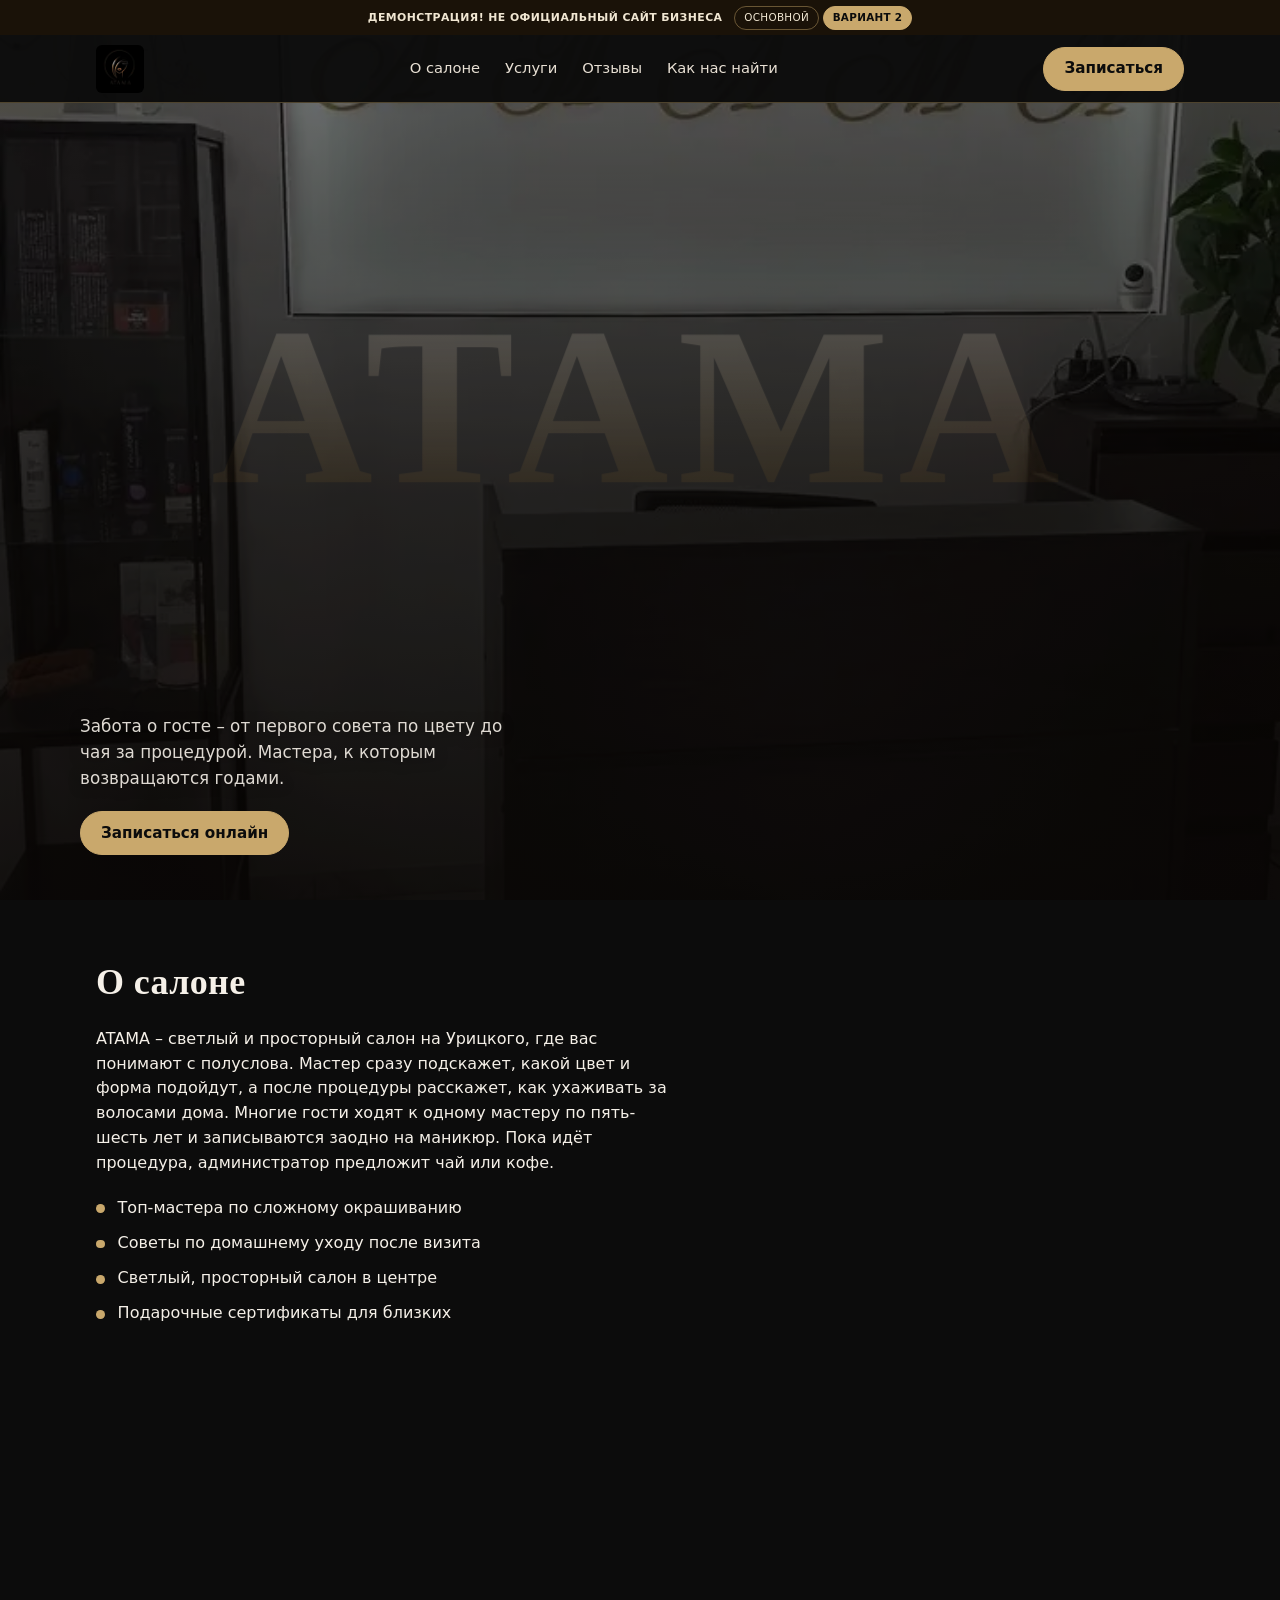
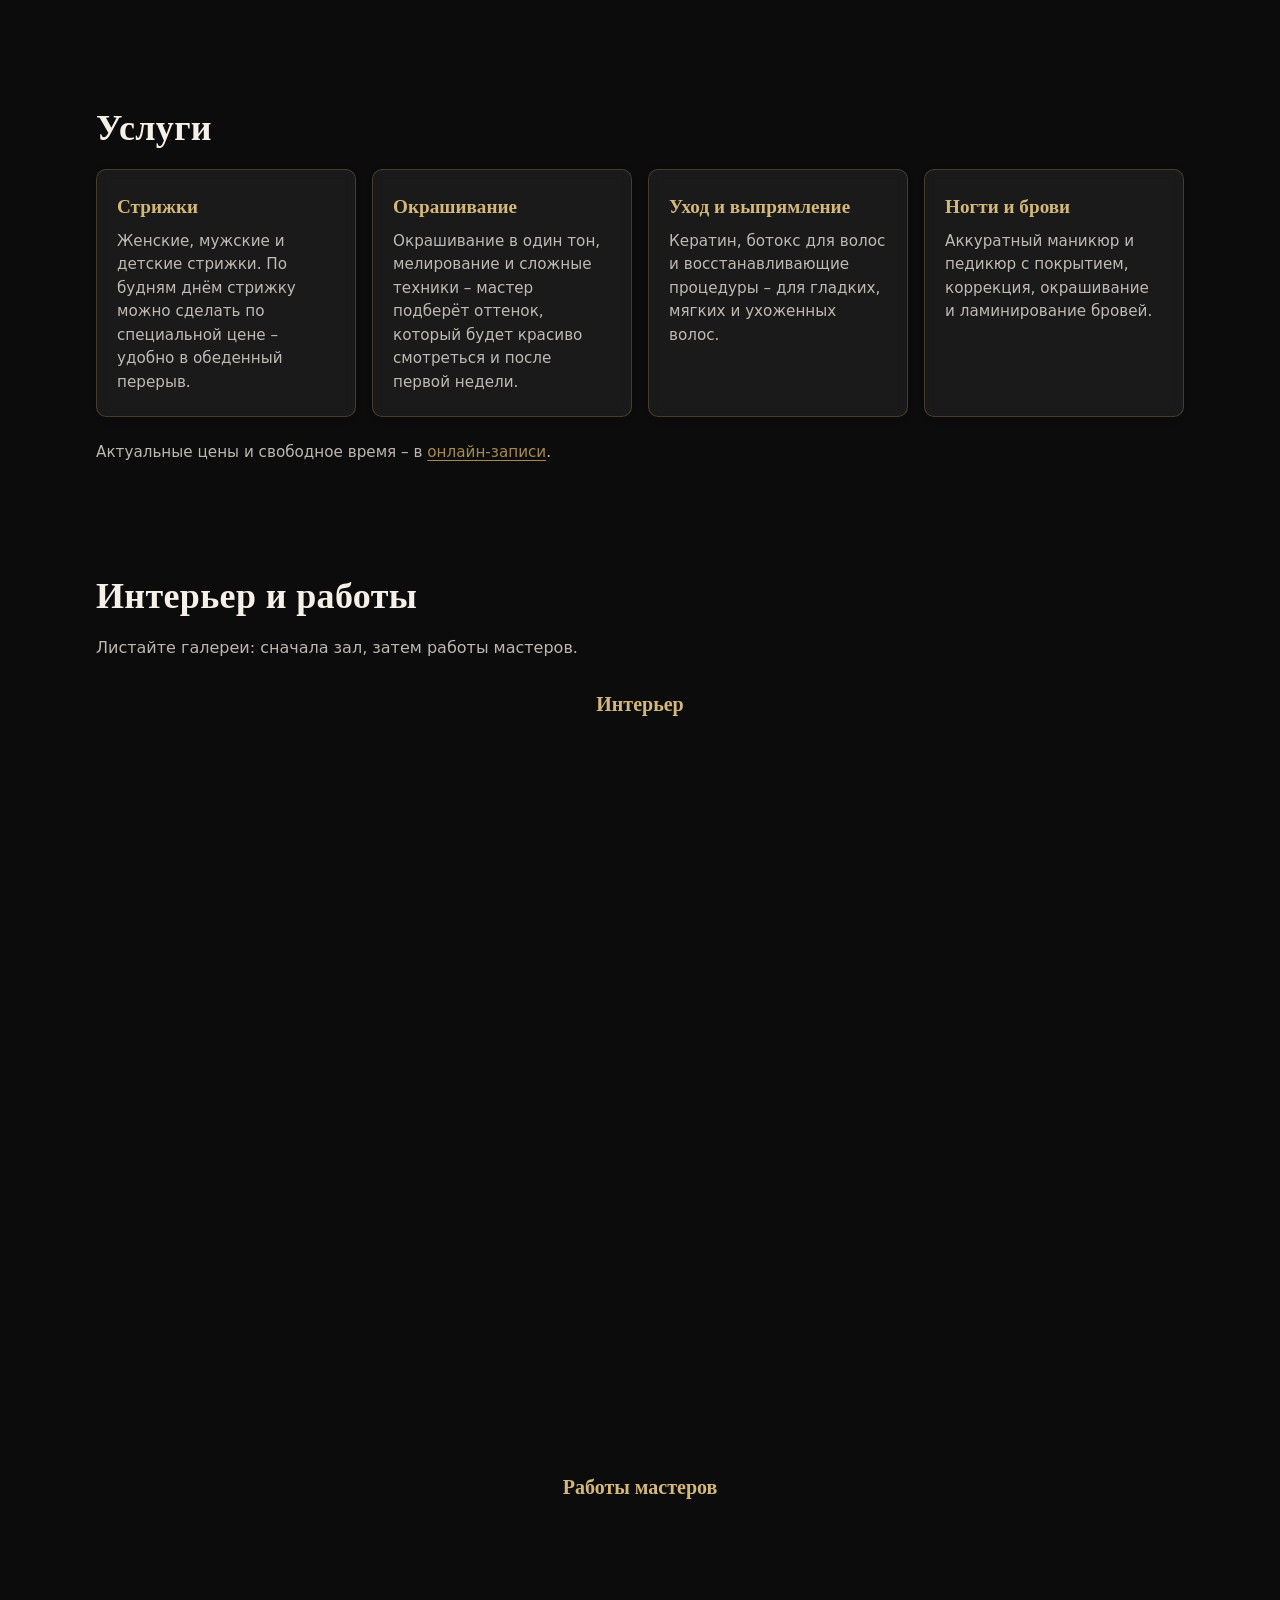
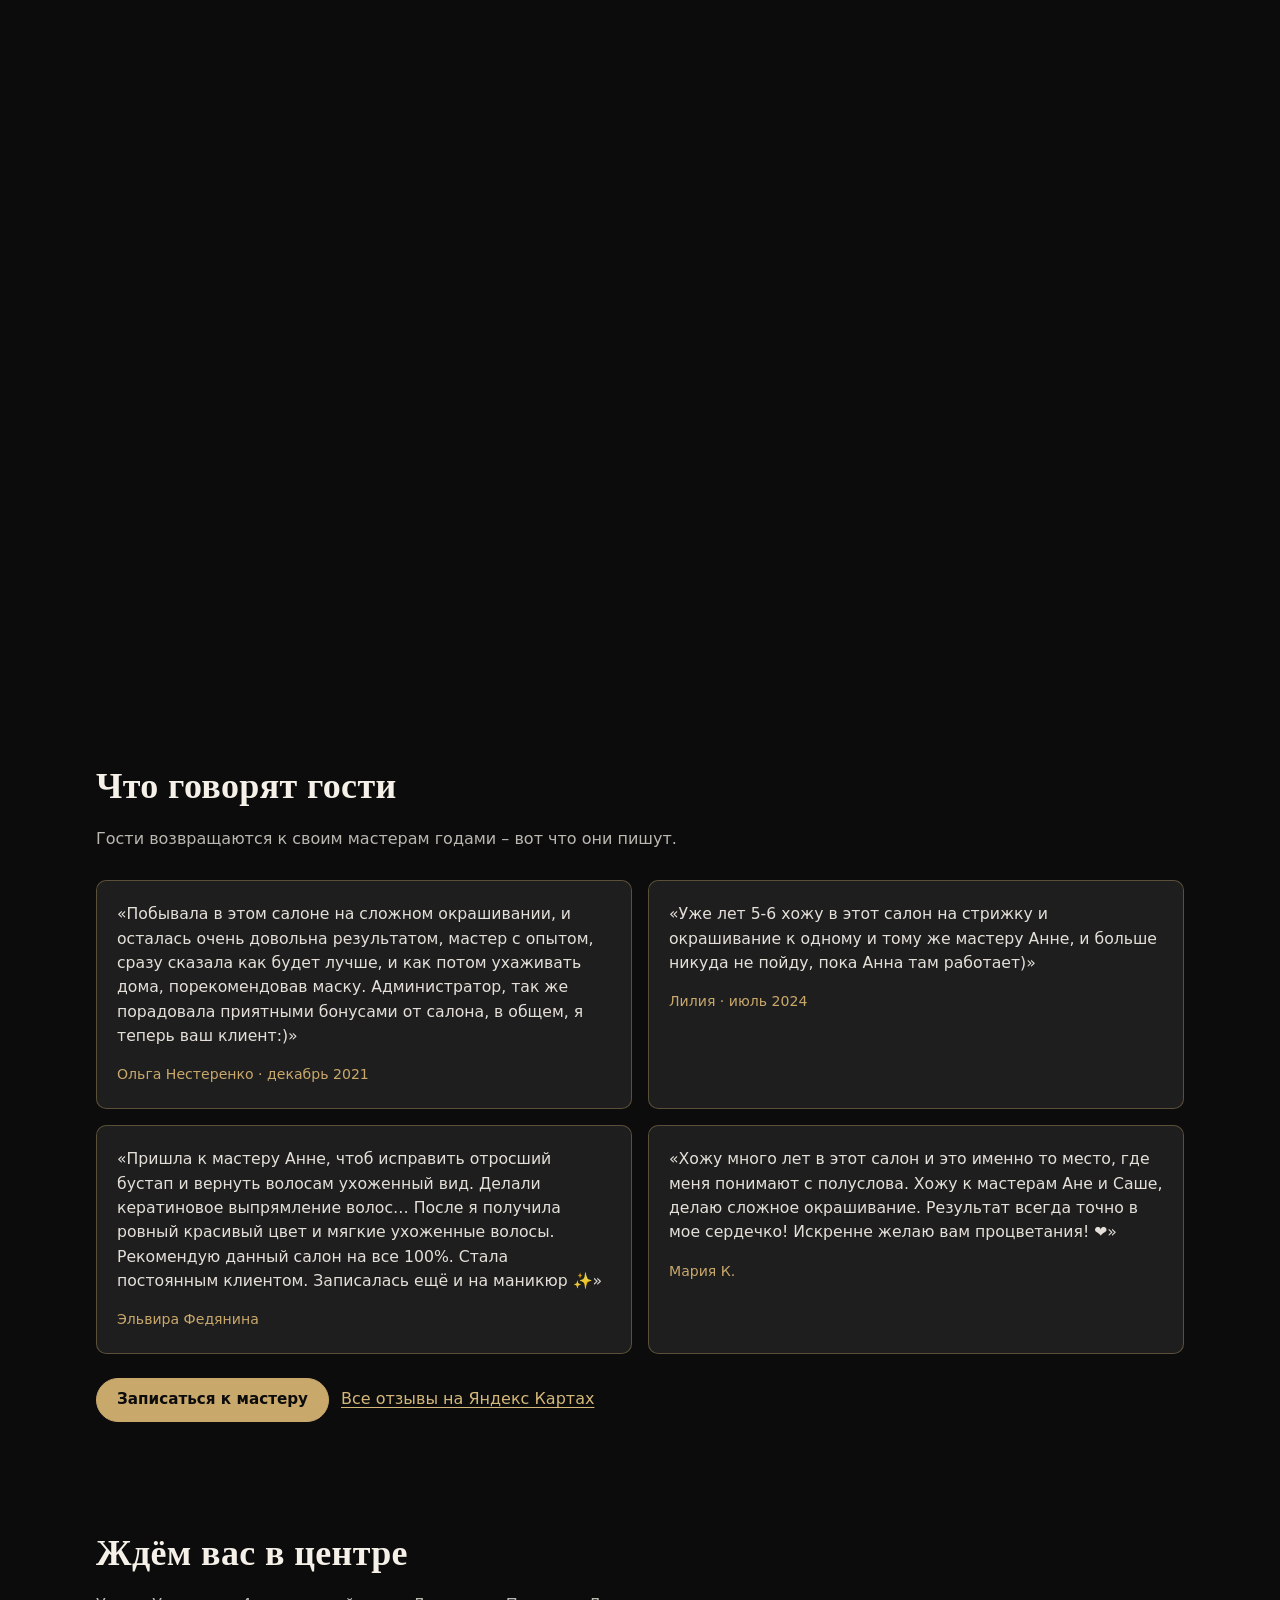
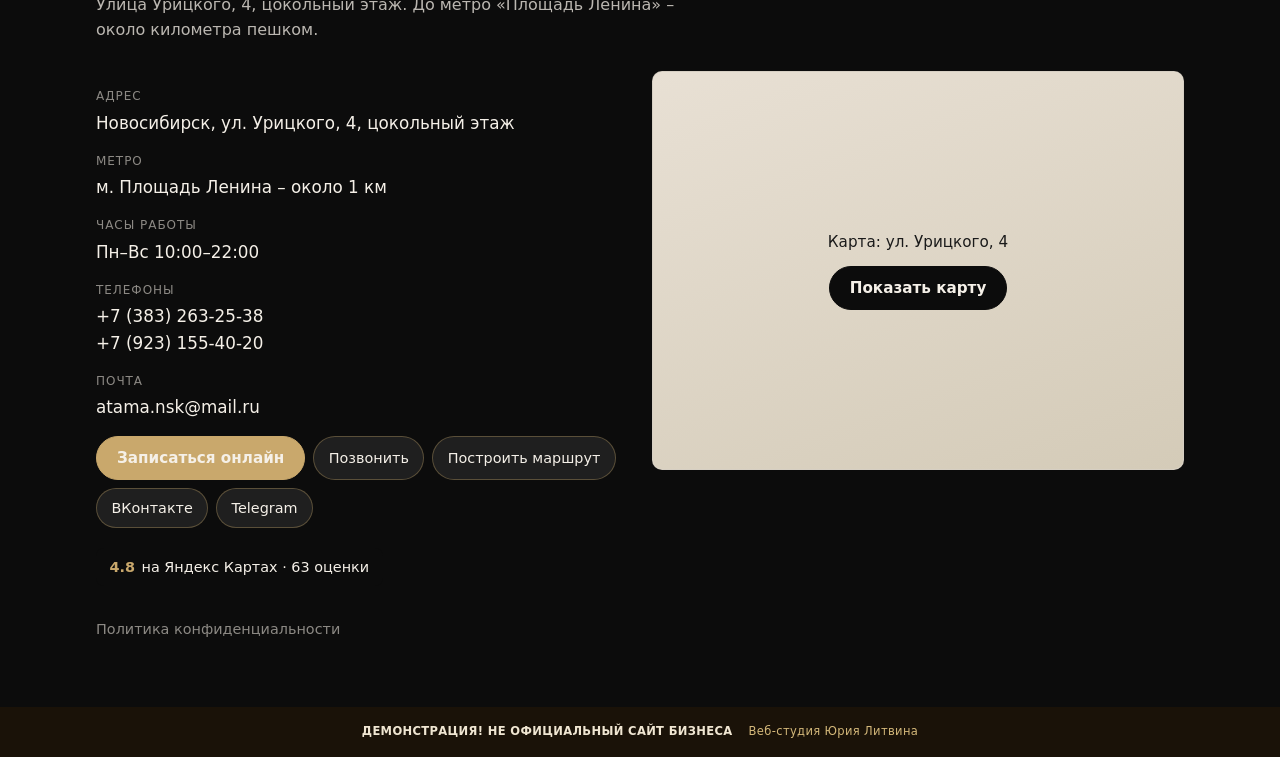
==== v2/index.html @ e3bf7dda "Demo site" ====
<!DOCTYPE html>
<html lang="ru">
<head>
<meta charset="utf-8">
<meta name="viewport" content="width=device-width, initial-scale=1.0">
<meta name="robots" content="noindex, nofollow">
<title>Салон красоты ATAMA · Новосибирск · вариант 2</title>
<meta name="description" content="Салон красоты ATAMA в центре Новосибирска: сложное окрашивание, стрижки, уход, маникюр и брови. Ул. Урицкого, 4. Онлайн-запись.">
<meta name="theme-color" content="#0c0c0c">
<link rel="icon" sizes="any" href="../logos/favicon.ico">
<link rel="icon" type="image/png" sizes="32x32" href="../logos/favicon-32x32.png">
<link rel="apple-touch-icon" sizes="180x180" href="../logos/apple-touch-icon.png">
<link rel="stylesheet" href="../css/fonts.css">
<link rel="stylesheet" href="../css/styles.css">
<link rel="stylesheet" href="css/styles.css">
</head>
<body class="v2">
<div class="v2-page-bg" aria-hidden="true"></div>
<div class="demo-strip" role="note">
  <p class="demo-strip__text">ДЕМОНСТРАЦИЯ! НЕ ОФИЦИАЛЬНЫЙ САЙТ БИЗНЕСА</p>
  <nav class="demo-strip__switch" aria-label="Варианты демо">
    <a href="../">Основной</a>
    <a href="./" aria-current="page">Вариант 2</a>
  </nav>
</div>

<header class="site-header">
  <div class="header-inner">
    <a class="logo-link" href="./" aria-label="ATAMA – на главную">
      <img src="../logos/logo.webp" width="48" height="48" alt="ATAMA">
    </a>
    <nav class="nav-desktop" aria-label="Разделы">
      <a href="#about">О салоне</a>
      <a href="#services">Услуги</a>
      <a href="#reviews">Отзывы</a>
      <a href="#contacts">Как нас найти</a>
    </nav>
    <a class="btn btn--accent header-cta" href="https://dikidi.net/1478588" target="_blank" rel="noopener noreferrer">Записаться</a>
    <button type="button" class="menu-toggle" aria-expanded="false" aria-controls="mobile-menu" aria-label="Открыть меню">
      <span class="menu-toggle__bars" aria-hidden="true"></span>
    </button>
  </div>
</header>
<div class="header-spacer" aria-hidden="true"></div>

<div class="mobile-menu" id="mobile-menu">
  <nav aria-label="Мобильное меню">
    <a href="#about">О салоне</a>
    <a href="#services">Услуги</a>
    <a href="#reviews">Отзывы</a>
    <a href="#contacts">Как нас найти</a>
  </nav>
  <div class="mobile-menu__foot">
    <p>ул. Урицкого, 4, цокольный этаж</p>
    <p><a href="tel:+73832632538">+7 (383) 263-25-38</a></p>
  </div>
</div>

<main>
  <section class="v2-hero" aria-labelledby="hero-title">
    <div class="v2-hero__curtain" aria-hidden="true"></div>
    <p class="v2-hero__word" aria-hidden="true">ATAMA</p>
    <div class="v2-hero__inner wrap">
      <h1 id="hero-title" class="sr-only">Салон красоты ATAMA в центре Новосибирска</h1>
      <p class="v2-hero__line">Забота о госте – от первого совета по цвету до чая за процедурой. Мастера, к которым возвращаются годами.</p>
      <a class="btn btn--accent" href="https://dikidi.net/1478588" target="_blank" rel="noopener noreferrer">Записаться онлайн</a>
    </div>
  </section>

  <section class="section" id="about" aria-labelledby="about-title">
    <div class="wrap about-grid">
      <div>
        <h2 class="section__title" id="about-title">О салоне</h2>
        <p>ATAMA – светлый и просторный салон на Урицкого, где вас понимают с полуслова. Мастер сразу подскажет, какой цвет и форма подойдут, а после процедуры расскажет, как ухаживать за волосами дома. Многие гости ходят к одному мастеру по пять-шесть лет и записываются заодно на маникюр. Пока идёт процедура, администратор предложит чай или кофе.</p>
        <ul class="about-points">
          <li>Топ-мастера по сложному окрашиванию</li>
          <li>Советы по домашнему уходу после визита</li>
          <li>Светлый, просторный салон в центре</li>
          <li>Подарочные сертификаты для близких</li>
        </ul>
      </div>
      <div>
        <figure class="v2-reveal" style="margin:0;overflow:hidden;aspect-ratio:3/4;background:#161616">
          <img src="../images/interior-03.webp" width="721" height="1280" alt="Ресепшен ATAMA с золотой вывеской" loading="lazy">
        </figure>
      </div>
    </div>
  </section>

  <section class="section" id="services" aria-labelledby="services-title">
    <div class="wrap">
      <h2 class="section__title" id="services-title">Услуги</h2>
      <div class="services-grid">
        <article class="service-card">
          <h3>Стрижки</h3>
          <p>Женские, мужские и детские стрижки. По будням днём стрижку можно сделать по специальной цене – удобно в обеденный перерыв.</p>
        </article>
        <article class="service-card">
          <h3>Окрашивание</h3>
          <p>Окрашивание в один тон, мелирование и сложные техники – мастер подберёт оттенок, который будет красиво смотреться и после первой недели.</p>
        </article>
        <article class="service-card">
          <h3>Уход и выпрямление</h3>
          <p>Кератин, ботокс для волос и восстанавливающие процедуры – для гладких, мягких и ухоженных волос.</p>
        </article>
        <article class="service-card">
          <h3>Ногти и брови</h3>
          <p>Аккуратный маникюр и педикюр с покрытием, коррекция, окрашивание и ламинирование бровей.</p>
        </article>
      </div>
      <p class="services-note">Актуальные цены и свободное время – в <a href="https://dikidi.net/1478588" target="_blank" rel="noopener noreferrer">онлайн-записи</a>.</p>
    </div>
  </section>

  <section class="section" id="gallery" aria-labelledby="gallery-title">
    <div class="wrap">
      <h2 class="section__title" id="gallery-title">Интерьер и работы</h2>
      <p class="section__lead">Листайте галереи: сначала зал, затем работы мастеров.</p>

      <div class="carousel-block">
        <h3>Интерьер</h3>
        <div class="carousel v2-reveal" tabindex="0" aria-roledescription="карусель" aria-label="Интерьер салона">
          <div class="carousel__viewport">
            <div class="carousel__track">
          <figure class="carousel__slide"><img src="../images/interior-01.webp" alt="Интерьер салона ATAMA" loading="lazy"></figure>
          <figure class="carousel__slide"><img src="../images/interior-02.webp" alt="Интерьер салона ATAMA" loading="lazy"></figure>
          <figure class="carousel__slide"><img src="../images/interior-03.webp" alt="Интерьер салона ATAMA" loading="lazy"></figure>
          <figure class="carousel__slide"><img src="../images/interior-04.webp" alt="Интерьер салона ATAMA" loading="lazy"></figure>
          <figure class="carousel__slide"><img src="../images/interior-05.webp" alt="Интерьер салона ATAMA" loading="lazy"></figure>
          <figure class="carousel__slide"><img src="../images/interior-06.webp" alt="Интерьер салона ATAMA" loading="lazy"></figure>
            </div>
          </div>
          <div class="carousel__nav">
            <button type="button" class="carousel__btn carousel__btn--prev" aria-label="Предыдущий">‹</button>
            <div class="carousel__dots"></div>
            <button type="button" class="carousel__btn carousel__btn--next" aria-label="Следующий">›</button>
          </div>
        </div>
      </div>

      <div class="carousel-block">
        <h3>Работы мастеров</h3>
        <div class="carousel v2-reveal" tabindex="0" aria-roledescription="карусель" aria-label="Работы мастеров">
          <div class="carousel__viewport">
            <div class="carousel__track">
          <figure class="carousel__slide"><img src="../images/work-01.webp" alt="Работа мастера ATAMA" loading="lazy"></figure>
          <figure class="carousel__slide"><img src="../images/work-02.webp" alt="Работа мастера ATAMA" loading="lazy"></figure>
          <figure class="carousel__slide"><img src="../images/work-03.webp" alt="Работа мастера ATAMA" loading="lazy"></figure>
          <figure class="carousel__slide"><img src="../images/work-04.webp" alt="Работа мастера ATAMA" loading="lazy"></figure>
          <figure class="carousel__slide"><img src="../images/work-05.webp" alt="Работа мастера ATAMA" loading="lazy"></figure>
          <figure class="carousel__slide"><img src="../images/work-06.webp" alt="Работа мастера ATAMA" loading="lazy"></figure>
          <figure class="carousel__slide"><img src="../images/work-07.webp" alt="Работа мастера ATAMA" loading="lazy"></figure>
          <figure class="carousel__slide"><img src="../images/work-08.webp" alt="Работа мастера ATAMA" loading="lazy"></figure>
          <figure class="carousel__slide"><img src="../images/work-09.webp" alt="Работа мастера ATAMA" loading="lazy"></figure>
          <figure class="carousel__slide"><img src="../images/work-10.webp" alt="Работа мастера ATAMA" loading="lazy"></figure>
          <figure class="carousel__slide"><img src="../images/work-11.webp" alt="Работа мастера ATAMA" loading="lazy"></figure>
          <figure class="carousel__slide"><img src="../images/work-12.webp" alt="Работа мастера ATAMA" loading="lazy"></figure>
          <figure class="carousel__slide"><img src="../images/work-13.webp" alt="Работа мастера ATAMA" loading="lazy"></figure>
          <figure class="carousel__slide"><img src="../images/work-14.webp" alt="Работа мастера ATAMA" loading="lazy"></figure>
            </div>
          </div>
          <div class="carousel__nav">
            <button type="button" class="carousel__btn carousel__btn--prev" aria-label="Предыдущий">‹</button>
            <div class="carousel__dots"></div>
            <button type="button" class="carousel__btn carousel__btn--next" aria-label="Следующий">›</button>
          </div>
        </div>
      </div>
    </div>
  </section>

  <section class="section" id="reviews" aria-labelledby="reviews-title">
    <div class="wrap">
      <h2 class="section__title" id="reviews-title">Что говорят гости</h2>
      <p class="section__lead">Гости возвращаются к своим мастерам годами – вот что они пишут.</p>
      <div class="reviews-grid">
        <article class="review-card">
          <blockquote>«Побывала в этом салоне на сложном окрашивании, и осталась очень довольна результатом, мастер с опытом, сразу сказала как будет лучше, и как потом ухаживать дома, порекомендовав маску. Администратор, так же порадовала приятными бонусами от салона, в общем, я теперь ваш клиент:)»</blockquote>
          <footer>Ольга Нестеренко · декабрь 2021</footer>
        </article>
        <article class="review-card">
          <blockquote>«Уже лет 5-6 хожу в этот салон на стрижку и окрашивание к одному и тому же мастеру Анне, и больше никуда не пойду, пока Анна там работает)»</blockquote>
          <footer>Лилия · июль 2024</footer>
        </article>
        <article class="review-card">
          <blockquote>«Пришла к мастеру Анне, чтоб исправить отросший бустап и вернуть волосам ухоженный вид. Делали кератиновое выпрямление волос… После я получила ровный красивый цвет и мягкие ухоженные волосы. Рекомендую данный салон на все 100%. Стала постоянным клиентом. Записалась ещё и на маникюр ✨»</blockquote>
          <footer>Эльвира Федянина</footer>
        </article>
        <article class="review-card">
          <blockquote>«Хожу много лет в этот салон и это именно то место, где меня понимают с полуслова. Хожу к мастерам Ане и Саше, делаю сложное окрашивание. Результат всегда точно в мое сердечко! Искренне желаю вам процветания! ❤️»</blockquote>
          <footer>Мария К.</footer>
        </article>
      </div>
      <div class="reviews-more">
        <a class="btn btn--accent" href="https://dikidi.net/1478588" target="_blank" rel="noopener noreferrer">Записаться к мастеру</a>
        <a class="yandex-link" href="https://yandex.com/maps/org/atama/29453700725/reviews/" target="_blank" rel="noopener noreferrer">Все отзывы на Яндекс Картах</a>
      </div>
    </div>
  </section>

  <section class="section" id="contacts" aria-labelledby="contacts-title">
    <div class="wrap">
      <h2 class="section__title" id="contacts-title">Ждём вас в центре</h2>
      <p class="section__lead">Улица Урицкого, 4, цокольный этаж. До метро «Площадь Ленина» – около километра пешком.</p>
      <div class="contacts-grid">
        <div class="contacts-info">
          <dl>
            <dt>Адрес</dt>
            <dd>Новосибирск, ул. Урицкого, 4, цокольный этаж</dd>
            <dt>Метро</dt>
            <dd>м. Площадь Ленина – около 1 км</dd>
            <dt>Часы работы</dt>
            <dd>Пн–Вс 10:00–22:00</dd>
            <dt>Телефоны</dt>
            <dd><a href="tel:+73832632538">+7 (383) 263-25-38</a></dd>
            <dd><a href="tel:+79231554020">+7 (923) 155-40-20</a></dd>
            <dt>Почта</dt>
            <dd><a href="mailto:atama.nsk@mail.ru">atama.nsk@mail.ru</a></dd>
          </dl>
          <div class="contacts-channels">
            <a class="btn btn--accent" href="https://dikidi.net/1478588" target="_blank" rel="noopener noreferrer">Записаться онлайн</a>
            <a class="chip" href="tel:+73832632538">Позвонить</a>
            <a class="chip" href="https://yandex.ru/maps/?text=%D0%9D%D0%BE%D0%B2%D0%BE%D1%81%D0%B8%D0%B1%D0%B8%D1%80%D1%81%D0%BA%2C%20%D1%83%D0%BB.%20%D0%A3%D1%80%D0%B8%D1%86%D0%BA%D0%BE%D0%B3%D0%BE%2C%204" target="_blank" rel="noopener noreferrer">Построить маршрут</a>
            <a class="chip" href="https://vk.com/atama_nsk" target="_blank" rel="noopener noreferrer">ВКонтакте</a>
            <a class="chip" href="https://t.me/atamabeauty" target="_blank" rel="noopener noreferrer">Telegram</a>
          </div>
          <a class="rating-badge" href="https://yandex.com/maps/org/atama/29453700725/reviews/" target="_blank" rel="noopener noreferrer">
            <strong>4.8</strong> на Яндекс Картах · 63 оценки
          </a>
          <p class="privacy-link-row"><a href="../privacy/">Политика конфиденциальности</a></p>
        </div>
        <div class="map-col">
          <div class="map-frame">
            <div class="map-placeholder">
              <p>Карта: ул. Урицкого, 4</p>
              <button type="button" class="btn btn--dark" data-map-load
                data-map-src="https://yandex.ru/map-widget/v1/?text=%D0%9D%D0%BE%D0%B2%D0%BE%D1%81%D0%B8%D0%B1%D0%B8%D1%80%D1%81%D0%BA%2C%20%D1%83%D0%BB%D0%B8%D1%86%D0%B0%20%D0%A3%D1%80%D0%B8%D1%86%D0%BA%D0%BE%D0%B3%D0%BE%2C%204&z=16">
                Показать карту
              </button>
            </div>
          </div>
        </div>
      </div>
    </div>
  </section>
</main>

<footer class="site-footer">
  <div class="site-footer__inner">
    <p class="site-footer__demo">ДЕМОНСТРАЦИЯ! НЕ ОФИЦИАЛЬНЫЙ САЙТ БИЗНЕСА</p>
    <a href="https://litviniuv.ru/webstudio/" target="_blank" rel="noopener noreferrer">Веб-студия Юрия Литвина</a>
  </div>
</footer>
<script src="js/main.js" defer></script>
</body>
</html>
---- css/fonts.css ----
/* System stack – no webfont files required for this demo */
:root {
  --font-display: "Playfair Display", "Times New Roman", Times, Georgia, serif;
  --font-body: "Segoe UI", system-ui, -apple-system, Roboto, "Helvetica Neue", Arial, sans-serif;
}
---- css/styles.css ----
/* ATAMA · beauty demo · Fork B black / gold / cream */
:root {
  --black: #0c0c0c;
  --black-soft: #161616;
  --black-elev: #1e1e1e;
  --gold: #c9a86c;
  --gold-bright: #d4b87a;
  --gold-dim: #a88850;
  --cream: #f5f0e8;
  --cream-dim: #e8e0d4;
  --marble: #ece6dc;
  --text: #1a1a1a;
  --text-muted: #5a554c;
  --white: #faf8f5;
  --line: rgba(201, 168, 108, 0.35);
  --demo-h: 36px;
  --header-h: 64px;
  --radius: 10px;
  --shadow: 0 8px 28px rgba(0, 0, 0, 0.18);
  --max: 1120px;
  --font-display: "Times New Roman", Times, Georgia, serif;
  --font-body: "Segoe UI", system-ui, -apple-system, Roboto, "Helvetica Neue", Arial, sans-serif;
}

*,
*::before,
*::after { box-sizing: border-box; }

html {
  scroll-behavior: smooth;
  -webkit-text-size-adjust: 100%;
}

body {
  margin: 0;
  font-family: var(--font-body);
  font-size: 1rem;
  line-height: 1.55;
  color: var(--text);
  background: var(--cream);
  overflow-x: hidden;
}

img { max-width: 100%; height: auto; display: block; }
a { color: var(--gold-dim); text-decoration-thickness: 1px; text-underline-offset: 3px; }
a:hover { color: var(--gold); }
a:focus-visible,
button:focus-visible {
  outline: 2px solid var(--gold);
  outline-offset: 3px;
}

.sr-only {
  position: absolute; width: 1px; height: 1px; padding: 0; margin: -1px;
  overflow: hidden; clip: rect(0,0,0,0); white-space: nowrap; border: 0;
}

/* Demo strip */
.demo-strip {
  position: fixed;
  top: 0; left: 0; right: 0;
  z-index: 1000;
  min-height: var(--demo-h);
  max-height: 48px;
  display: flex;
  align-items: center;
  justify-content: center;
  gap: 0.75rem;
  flex-wrap: wrap;
  padding: 0.35rem 0.75rem;
  background: #1a1208;
  color: #f0e6d2;
  font-size: 0.68rem;
  letter-spacing: 0.04em;
  text-transform: uppercase;
  line-height: 1.2;
  text-align: center;
}

.demo-strip__text { margin: 0; font-weight: 600; }

.demo-strip__switch {
  display: inline-flex;
  gap: 0.25rem;
  align-items: center;
}

.demo-strip__switch a {
  color: #f0e6d2;
  text-decoration: none;
  padding: 0.2rem 0.55rem;
  border: 1px solid rgba(201, 168, 108, 0.45);
  border-radius: 999px;
  font-size: 0.65rem;
  letter-spacing: 0.03em;
  min-height: 24px;
  display: inline-flex;
  align-items: center;
}

.demo-strip__switch a[aria-current="page"] {
  background: var(--gold);
  color: var(--black);
  border-color: var(--gold);
  font-weight: 700;
}

.demo-strip__switch a:hover { border-color: var(--gold-bright); }

/* Header – fixed + spacer */
.site-header {
  position: fixed;
  top: var(--demo-h);
  left: 0; right: 0;
  z-index: 900;
  background: rgba(12, 12, 12, 0.96);
  color: var(--white);
  border-bottom: 1px solid var(--line);
  height: var(--header-h);
}

.header-spacer {
  height: calc(var(--demo-h) + var(--header-h));
}

.header-inner {
  max-width: var(--max);
  margin: 0 auto;
  padding: 0 1rem;
  height: 100%;
  display: flex;
  align-items: center;
  gap: 1rem;
}

.logo-link {
  display: flex;
  align-items: center;
  flex-shrink: 0;
  text-decoration: none;
}

.logo-link img {
  height: 44px;
  width: 44px;
  object-fit: contain;
  border-radius: 6px;
}

.nav-desktop {
  display: none;
  flex: 1;
  justify-content: center;
  gap: 1.25rem;
}

.nav-desktop a {
  color: var(--cream-dim);
  text-decoration: none;
  font-size: 0.92rem;
  padding: 0.35rem 0.15rem;
}

.nav-desktop a:hover { color: var(--gold); }

.btn {
  display: inline-flex;
  align-items: center;
  justify-content: center;
  min-height: 44px;
  padding: 0.55rem 1.25rem;
  border-radius: 999px;
  font-weight: 600;
  font-size: 0.95rem;
  text-decoration: none;
  border: 1px solid transparent;
  cursor: pointer;
  font-family: inherit;
  line-height: 1.2;
}

.btn--accent {
  background: var(--gold);
  color: var(--black);
  border-color: var(--gold);
}

.btn--accent:hover {
  background: var(--gold-bright);
  color: var(--black);
}

.btn--ghost {
  background: transparent;
  color: var(--cream);
  border-color: rgba(201, 168, 108, 0.55);
}

.btn--ghost:hover {
  border-color: var(--gold);
  color: var(--gold);
}

.btn--dark {
  background: var(--black);
  color: var(--cream);
  border-color: var(--black);
}

.btn--dark:hover {
  background: var(--black-soft);
  color: var(--gold);
}

.header-cta { flex-shrink: 0; }
.header-cta .btn { min-height: 40px; padding: 0.4rem 1rem; font-size: 0.88rem; }

.menu-toggle {
  display: inline-flex;
  align-items: center;
  justify-content: center;
  width: 44px; height: 44px;
  margin-left: auto;
  background: transparent;
  border: 1px solid rgba(201, 168, 108, 0.4);
  border-radius: 8px;
  color: var(--cream);
  cursor: pointer;
  padding: 0;
}

.menu-toggle__bars {
  display: block;
  width: 18px; height: 2px;
  background: currentColor;
  position: relative;
  box-shadow: 0 -6px 0 currentColor, 0 6px 0 currentColor;
}

.menu-toggle[aria-expanded="true"] .menu-toggle__bars {
  box-shadow: none;
  transform: rotate(45deg);
}
.menu-toggle[aria-expanded="true"] .menu-toggle__bars::after {
  content: "";
  position: absolute; inset: 0;
  background: currentColor;
  transform: rotate(-90deg);
}

/* Mobile menu */
.mobile-menu {
  display: none;
  position: fixed;
  top: calc(var(--demo-h) + var(--header-h));
  left: 0; right: 0; bottom: 0;
  z-index: 850;
  background: var(--black);
  color: var(--cream);
  flex-direction: column;
  padding: 1.25rem 1.25rem 1.5rem;
  overflow-y: auto;
}

.mobile-menu.is-open { display: flex; }

.mobile-menu nav {
  display: flex;
  flex-direction: column;
  gap: 0.25rem;
}

.mobile-menu nav a {
  color: var(--cream);
  text-decoration: none;
  min-height: 44px;
  display: flex;
  align-items: center;
  font-size: 1.1rem;
  border-bottom: 1px solid rgba(255,255,255,0.08);
  padding: 0.35rem 0;
}

.mobile-menu__foot {
  margin-top: auto;
  padding-top: 1.5rem;
  font-size: 0.9rem;
  color: var(--cream-dim);
  line-height: 1.45;
}

.mobile-menu__foot a { color: var(--gold); text-decoration: none; }

body.menu-open { overflow: hidden; }

/* Sections shared */
.wrap {
  max-width: var(--max);
  margin: 0 auto;
  padding: 0 1rem;
}

.section {
  padding: 3.25rem 0;
}

.section--dark {
  background: var(--black-soft);
  color: var(--cream);
}

.section--cream { background: var(--cream); }
.section--marble { background: var(--marble); }

.section__title {
  font-family: var(--font-display);
  font-size: clamp(1.65rem, 4vw, 2.25rem);
  font-weight: 600;
  margin: 0 0 0.75rem;
  letter-spacing: 0.01em;
  color: inherit;
}

.section__lead {
  margin: 0 0 1.75rem;
  max-width: 38rem;
  color: var(--text-muted);
}

.section--dark .section__lead { color: rgba(245, 240, 232, 0.72); }

/* Hero */
.hero {
  position: relative;
  min-height: calc(100vh - var(--demo-h) - var(--header-h));
  min-height: calc(100dvh - var(--demo-h) - var(--header-h));
  display: flex;
  align-items: flex-end;
  background: linear-gradient(160deg, #1a1510 0%, #0c0c0c 55%, #1c1812 100%);
  color: var(--cream);
  overflow: hidden;
}

.hero__bg {
  display: none;
  position: absolute;
  inset: 0;
  background-size: cover;
  background-position: center 30%;
  background-repeat: no-repeat;
}

.hero__bg::after {
  content: "";
  position: absolute;
  inset: 0;
  background: linear-gradient(90deg, rgba(8,8,8,0.88) 0%, rgba(8,8,8,0.55) 48%, rgba(8,8,8,0.35) 100%),
              linear-gradient(0deg, rgba(8,8,8,0.75) 0%, transparent 45%);
}

.hero__inner {
  position: relative;
  z-index: 1;
  width: 100%;
  padding: 3rem 0 3.5rem;
}

.hero__eyebrow {
  display: inline-block;
  font-size: 0.8rem;
  letter-spacing: 0.12em;
  text-transform: uppercase;
  color: var(--gold);
  margin-bottom: 0.75rem;
}

.hero h1 {
  font-family: var(--font-display);
  font-size: clamp(1.85rem, 5.5vw, 3rem);
  line-height: 1.15;
  margin: 0 0 1rem;
  font-weight: 600;
  max-width: 16ch;
}

.hero__lead {
  margin: 0 0 1.5rem;
  max-width: 34rem;
  font-size: 1.05rem;
  color: rgba(245, 240, 232, 0.88);
}

.hero__actions {
  display: flex;
  flex-wrap: wrap;
  gap: 0.75rem;
  margin-bottom: 1.25rem;
}

.hero__promo {
  display: inline-block;
  margin: 0;
  padding: 0.55rem 0.9rem;
  border-left: 3px solid var(--gold);
  background: rgba(201, 168, 108, 0.12);
  font-size: 0.92rem;
  color: var(--cream-dim);
  max-width: 28rem;
}

/* About */
.about-grid {
  display: grid;
  gap: 1.75rem;
}

.about-points {
  list-style: none;
  margin: 1.25rem 0 0;
  padding: 0;
  display: grid;
  gap: 0.65rem;
}

.about-points li {
  position: relative;
  padding-left: 1.35rem;
}

.about-points li::before {
  content: "";
  position: absolute;
  left: 0; top: 0.55em;
  width: 0.55rem; height: 0.55rem;
  border-radius: 50%;
  background: var(--gold);
}

/* Services */
.services-grid {
  display: grid;
  gap: 1rem;
  grid-template-columns: 1fr;
}

.service-card {
  background: var(--white);
  border: 1px solid rgba(0,0,0,0.06);
  border-radius: var(--radius);
  padding: 1.35rem 1.25rem;
  box-shadow: 0 2px 10px rgba(0,0,0,0.04);
}

.service-card h3 {
  margin: 0 0 0.5rem;
  font-family: var(--font-display);
  font-size: 1.2rem;
  color: var(--black);
}

.service-card p {
  margin: 0;
  color: var(--text-muted);
  font-size: 0.95rem;
}

.services-note {
  margin: 1.5rem 0 0;
  font-size: 0.95rem;
  color: var(--text-muted);
}

/* Galleries */
.gallery-grid {
  display: grid;
  grid-template-columns: repeat(2, 1fr);
  gap: 0.5rem;
}

.gallery-grid--works {
  grid-template-columns: repeat(2, 1fr);
}

.gallery-grid figure {
  margin: 0;
  border-radius: 8px;
  overflow: hidden;
  background: var(--black-elev);
  aspect-ratio: 3 / 4;
}

.gallery-grid img {
  width: 100%;
  height: 100%;
  object-fit: cover;
}

.gallery-grid--interiors figure { aspect-ratio: 3 / 4; }

/* Reviews */
.reviews-grid {
  display: grid;
  gap: 1rem;
}

.review-card {
  background: var(--black-elev);
  border: 1px solid var(--line);
  border-radius: var(--radius);
  padding: 1.35rem 1.25rem;
}

.review-card blockquote {
  margin: 0 0 1rem;
  font-size: 0.98rem;
  color: rgba(245, 240, 232, 0.92);
}

.review-card footer {
  font-size: 0.88rem;
  color: var(--gold);
}

.reviews-more {
  margin-top: 1.5rem;
  display: flex;
  flex-wrap: wrap;
  gap: 0.75rem;
  align-items: center;
}

.reviews-more a.yandex-link {
  color: var(--gold-bright);
}

/* Contacts */
.contacts-grid {
  display: grid;
  gap: 1.5rem;
}

.contacts-info dt {
  font-size: 0.75rem;
  letter-spacing: 0.08em;
  text-transform: uppercase;
  color: var(--text-muted);
  margin: 1rem 0 0.25rem;
}

.contacts-info dt:first-child { margin-top: 0; }

.contacts-info dd {
  margin: 0;
  font-size: 1.05rem;
}

.contacts-info a { text-decoration: none; color: var(--text); }
.contacts-info a:hover { color: var(--gold-dim); }

.contacts-channels {
  display: flex;
  flex-wrap: wrap;
  gap: 0.5rem;
  margin-top: 1rem;
}

.chip {
  display: inline-flex;
  align-items: center;
  min-height: 40px;
  padding: 0.35rem 0.9rem;
  border-radius: 999px;
  border: 1px solid rgba(0,0,0,0.12);
  background: var(--white);
  color: var(--text);
  text-decoration: none;
  font-size: 0.9rem;
}

.chip:hover { border-color: var(--gold); color: var(--gold-dim); }

.rating-badge {
  display: inline-flex;
  align-items: center;
  gap: 0.4rem;
  margin-top: 1.25rem;
  padding: 0.5rem 0.85rem;
  background: var(--black);
  color: var(--cream);
  border-radius: 8px;
  font-size: 0.9rem;
  text-decoration: none;
}

.rating-badge strong { color: var(--gold); }

.map-col {
  position: relative;
}

.map-frame {
  position: relative;
  width: 100%;
  aspect-ratio: 4 / 3;
  border-radius: var(--radius);
  overflow: hidden;
  background: var(--cream-dim);
  border: 1px solid rgba(0,0,0,0.08);
}

.map-frame iframe {
  position: absolute;
  inset: 0;
  width: 100%;
  height: 100%;
  border: 0;
}

.map-placeholder {
  position: absolute;
  inset: 0;
  display: flex;
  flex-direction: column;
  align-items: center;
  justify-content: center;
  gap: 0.75rem;
  background: linear-gradient(160deg, #e8e0d4, #d4cbb8);
  color: var(--text);
  padding: 1rem;
  text-align: center;
}

.map-placeholder p { margin: 0; font-size: 0.95rem; }

.privacy-link-row {
  margin-top: 2rem;
  font-size: 0.9rem;
}

.privacy-link-row a { color: var(--text-muted); }

/* Footer – exactly two parts */
.site-footer {
  background: #1a1208;
  color: #f0e6d2;
  padding: 1rem;
  text-align: center;
  font-size: 0.72rem;
  letter-spacing: 0.03em;
}

.site-footer__inner {
  max-width: var(--max);
  margin: 0 auto;
  display: flex;
  flex-wrap: wrap;
  justify-content: center;
  align-items: center;
  gap: 0.5rem 1rem;
}

.site-footer__demo {
  text-transform: uppercase;
  font-weight: 600;
  margin: 0;
}

.site-footer a {
  color: var(--gold-bright);
  text-decoration: none;
}

.site-footer a:hover { text-decoration: underline; }

/* 404 / privacy shells */
.shell-page {
  min-height: calc(100vh - var(--demo-h) - var(--header-h) - 80px);
  display: flex;
  align-items: center;
  justify-content: center;
  text-align: center;
  padding: 3rem 1rem;
}

.shell-page h1 {
  font-family: var(--font-display);
  font-size: 1.75rem;
  margin: 0 0 1rem;
}

/* Desktop */
@media (min-width: 768px) {
  :root {
    --demo-h: 32px;
    --header-h: 68px;
  }

  .menu-toggle { display: none; }

  .nav-desktop { display: flex; }

  .logo-link img { height: 48px; width: 48px; }

  .hero__bg { display: block; }

  .about-grid {
    grid-template-columns: 1.2fr 1fr;
    align-items: start;
  }

  .services-grid {
    grid-template-columns: repeat(2, 1fr);
  }

  .gallery-grid--interiors {
    grid-template-columns: repeat(3, 1fr);
  }

  .gallery-grid--works {
    grid-template-columns: repeat(4, 1fr);
  }

  .reviews-grid {
    grid-template-columns: repeat(2, 1fr);
  }

  .contacts-grid {
    grid-template-columns: 1fr 1fr;
    align-items: start;
  }
}

@media (min-width: 1024px) {
  .services-grid {
    grid-template-columns: repeat(4, 1fr);
  }

  .gallery-grid--interiors {
    grid-template-columns: repeat(3, 1fr);
    gap: 0.65rem;
  }

  .gallery-grid--works {
    grid-template-columns: repeat(7, 1fr);
  }
}

@media (prefers-reduced-motion: reduce) {
  html { scroll-behavior: auto; }
  *, *::before, *::after {
    animation-duration: 0.01ms !important;
    transition-duration: 0.01ms !important;
  }
}
---- v2/css/styles.css ----
/* v2 – prompt 7: Strong photo behind a giant word */
:root {
  --v2-overlay: rgba(8, 6, 4, 0.72);
}

body.v2 {
  background: #0c0c0c;
  color: var(--cream);
}

body.v2 .section--cream,
body.v2 .section--marble {
  background: transparent;
  color: var(--cream);
}

body.v2 .section__lead,
body.v2 .services-note,
body.v2 .service-card p {
  color: rgba(245, 240, 232, 0.75);
}

body.v2 .service-card {
  background: rgba(255, 255, 255, 0.06);
  border-color: rgba(201, 168, 108, 0.25);
  color: var(--cream);
  backdrop-filter: blur(6px);
}

body.v2 .service-card h3 { color: var(--gold-bright); }

body.v2 .contacts-info a { color: var(--cream); }
body.v2 .contacts-info dt { color: rgba(245, 240, 232, 0.55); }
body.v2 .chip {
  background: rgba(255,255,255,0.08);
  border-color: rgba(201, 168, 108, 0.35);
  color: var(--cream);
}
body.v2 .privacy-link-row a { color: rgba(245, 240, 232, 0.55); }

/* Fixed page photo background */
.v2-page-bg {
  position: fixed;
  inset: 0;
  z-index: -2;
  background: #0c0c0c center / cover no-repeat;
  background-image: linear-gradient(180deg, rgba(8,6,4,0.35) 0%, rgba(8,6,4,0.78) 55%, rgba(8,6,4,0.92) 100%),
                    url("../../images/hero-interior.webp");
}

.v2-page-bg::after {
  content: "";
  position: absolute;
  inset: 0;
  background: rgba(8, 6, 4, 0.25);
}

/* Giant word hero */
.v2-hero {
  position: relative;
  min-height: calc(100vh - var(--demo-h) - var(--header-h));
  min-height: calc(100dvh - var(--demo-h) - var(--header-h));
  display: flex;
  align-items: flex-end;
  overflow: hidden;
  color: var(--cream);
}

.v2-hero__word {
  position: absolute;
  left: 50%;
  top: 42%;
  transform: translate(-50%, -50%);
  font-family: var(--font-display);
  font-size: clamp(4.5rem, 22vw, 14rem);
  font-weight: 700;
  letter-spacing: 0.04em;
  line-height: 0.9;
  margin: 0;
  color: transparent;
  background: linear-gradient(180deg, rgba(245,240,232,0.55), rgba(201,168,108,0.35));
  -webkit-background-clip: text;
  background-clip: text;
  mix-blend-mode: soft-light;
  pointer-events: none;
  user-select: none;
  white-space: nowrap;
  opacity: 0;
  animation: v2-word-in 1.1s ease forwards 0.15s;
}

@keyframes v2-word-in {
  from { opacity: 0; letter-spacing: 0.22em; filter: blur(8px); }
  to { opacity: 1; letter-spacing: 0.04em; filter: blur(0); }
}

.v2-hero__curtain {
  position: absolute;
  inset: 0;
  background: #0c0c0c;
  z-index: 2;
  clip-path: circle(75% at 50% 50%);
  animation: v2-curtain 1.2s ease forwards;
  pointer-events: none;
}

@keyframes v2-curtain {
  from { clip-path: circle(75% at 50% 50%); }
  to { clip-path: circle(0% at 50% 50%); }
}

.v2-hero__inner {
  position: relative;
  z-index: 1;
  width: 100%;
  padding: 2.5rem 0 3rem;
}

.v2-hero__line {
  margin: 0 0 1.25rem;
  max-width: 28rem;
  font-size: 1.05rem;
  color: rgba(245, 240, 232, 0.9);
  text-shadow: 0 2px 12px rgba(0,0,0,0.5);
}

/* Circle reveal on section images */
.v2-reveal {
  clip-path: circle(0% at 50% 50%);
  transition: clip-path 0.9s ease;
}

.v2-reveal.is-in {
  clip-path: circle(75% at 50% 50%);
}

.v2-reveal.is-done {
  clip-path: none;
  border-radius: 12px;
}

/* Carousel */
.carousel {
  position: relative;
  max-width: 420px;
  margin: 0 auto;
}

.carousel__viewport {
  overflow: hidden;
  border-radius: 12px;
  aspect-ratio: 3 / 4;
  background: rgba(0,0,0,0.35);
  touch-action: pan-y;
}

.carousel__track {
  display: flex;
  height: 100%;
  transition: transform 0.35s ease;
  will-change: transform;
}

.carousel__slide {
  flex: 0 0 100%;
  height: 100%;
  margin: 0;
}

.carousel__slide img {
  width: 100%;
  height: 100%;
  object-fit: cover;
}

.carousel__nav {
  display: flex;
  justify-content: center;
  align-items: center;
  gap: 0.75rem;
  margin-top: 1rem;
}

.carousel__btn {
  width: 44px; height: 44px;
  border-radius: 50%;
  border: 1px solid rgba(201, 168, 108, 0.5);
  background: rgba(0,0,0,0.35);
  color: var(--cream);
  cursor: pointer;
  font-size: 1.25rem;
  line-height: 1;
}

.carousel__btn:hover { border-color: var(--gold); color: var(--gold); }

.carousel__dots {
  display: flex;
  gap: 0.35rem;
  flex-wrap: wrap;
  justify-content: center;
  max-width: 14rem;
}

.carousel__dot {
  width: 8px; height: 8px;
  border-radius: 50%;
  border: 0;
  padding: 0;
  background: rgba(245,240,232,0.35);
  cursor: pointer;
}

.carousel__dot[aria-current="true"] { background: var(--gold); }

.carousel-block { margin-bottom: 2.5rem; }

.carousel-block h3 {
  font-family: var(--font-display);
  font-size: 1.25rem;
  color: var(--gold-bright);
  margin: 0 0 0.75rem;
  text-align: center;
}

body.v2 .about-points li::before { background: var(--gold); }

@media (min-width: 768px) {
  .v2-hero__word {
    top: 38%;
  }
  .carousel { max-width: 480px; }
}

@media (prefers-reduced-motion: reduce) {
  .v2-hero__word { animation: none; opacity: 1; letter-spacing: 0.04em; filter: none; }
  .v2-hero__curtain { display: none; }
  .v2-reveal { clip-path: none; border-radius: 12px; }
}
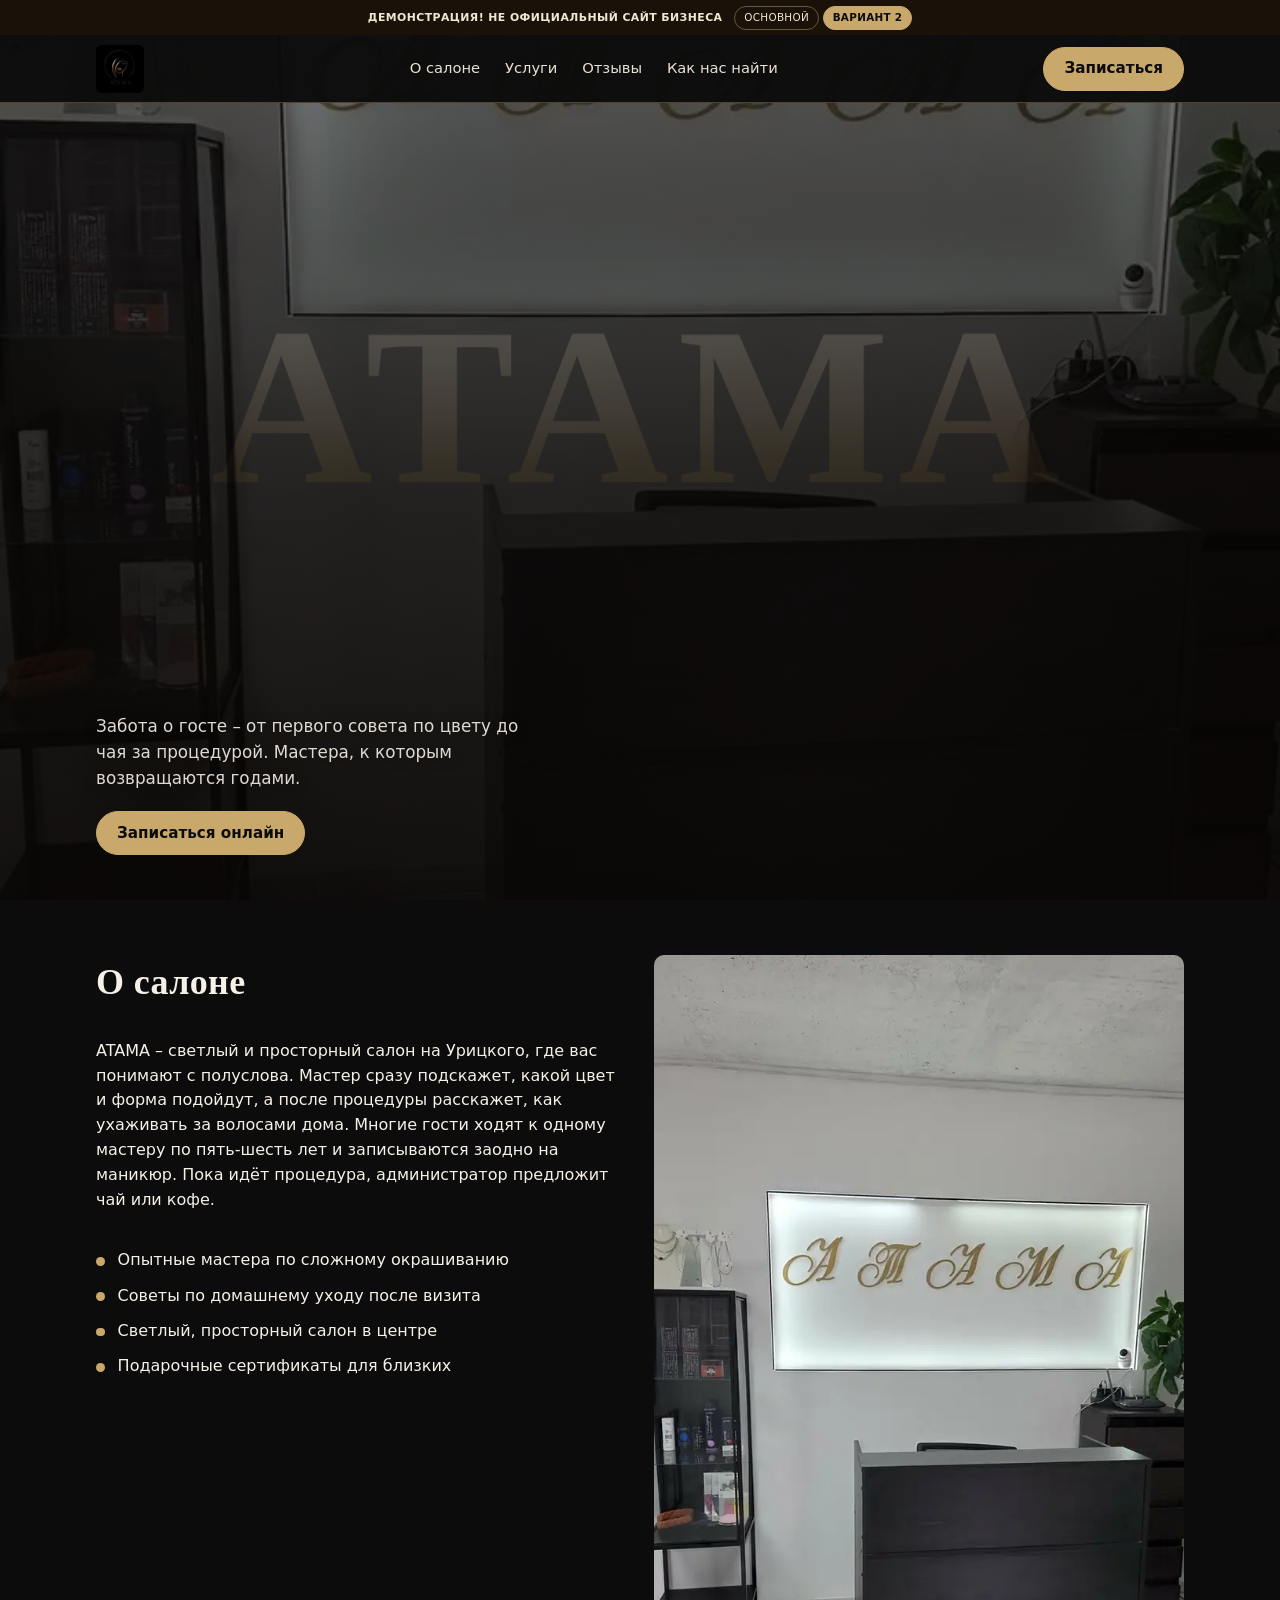
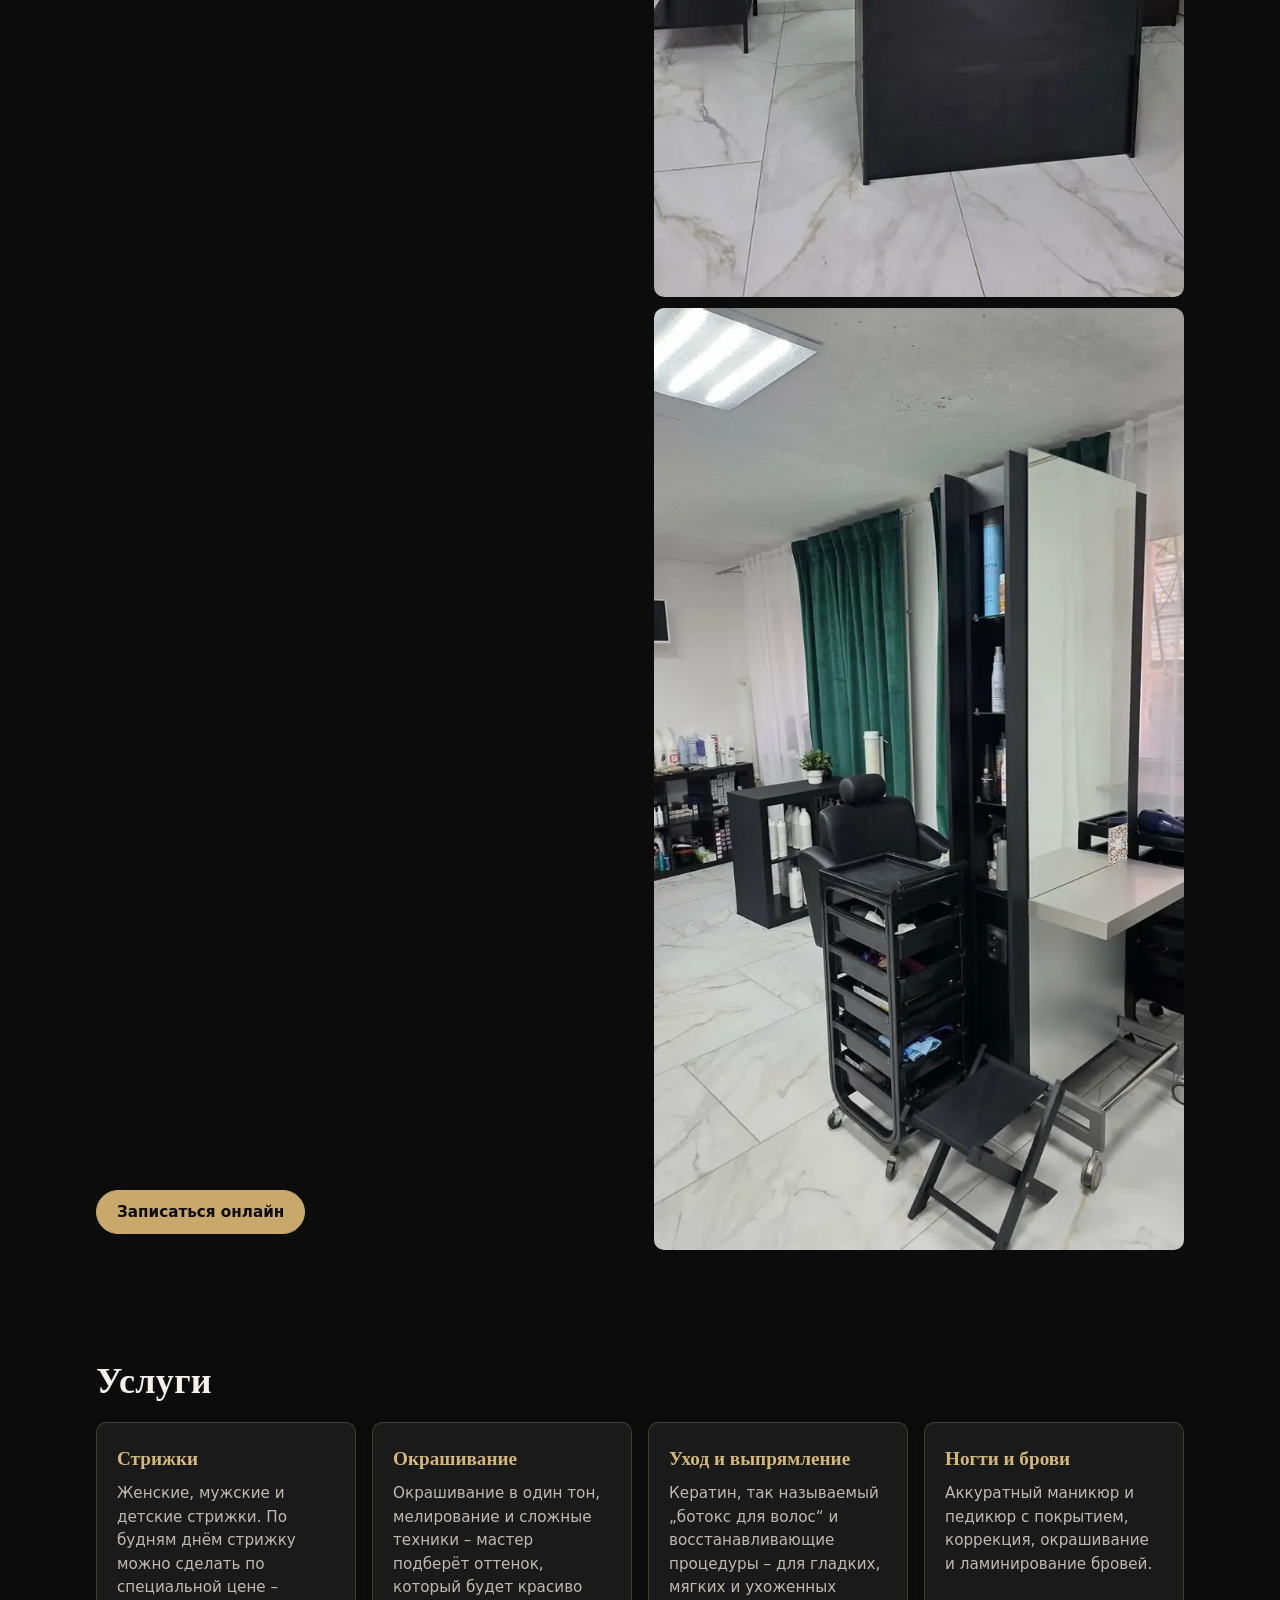
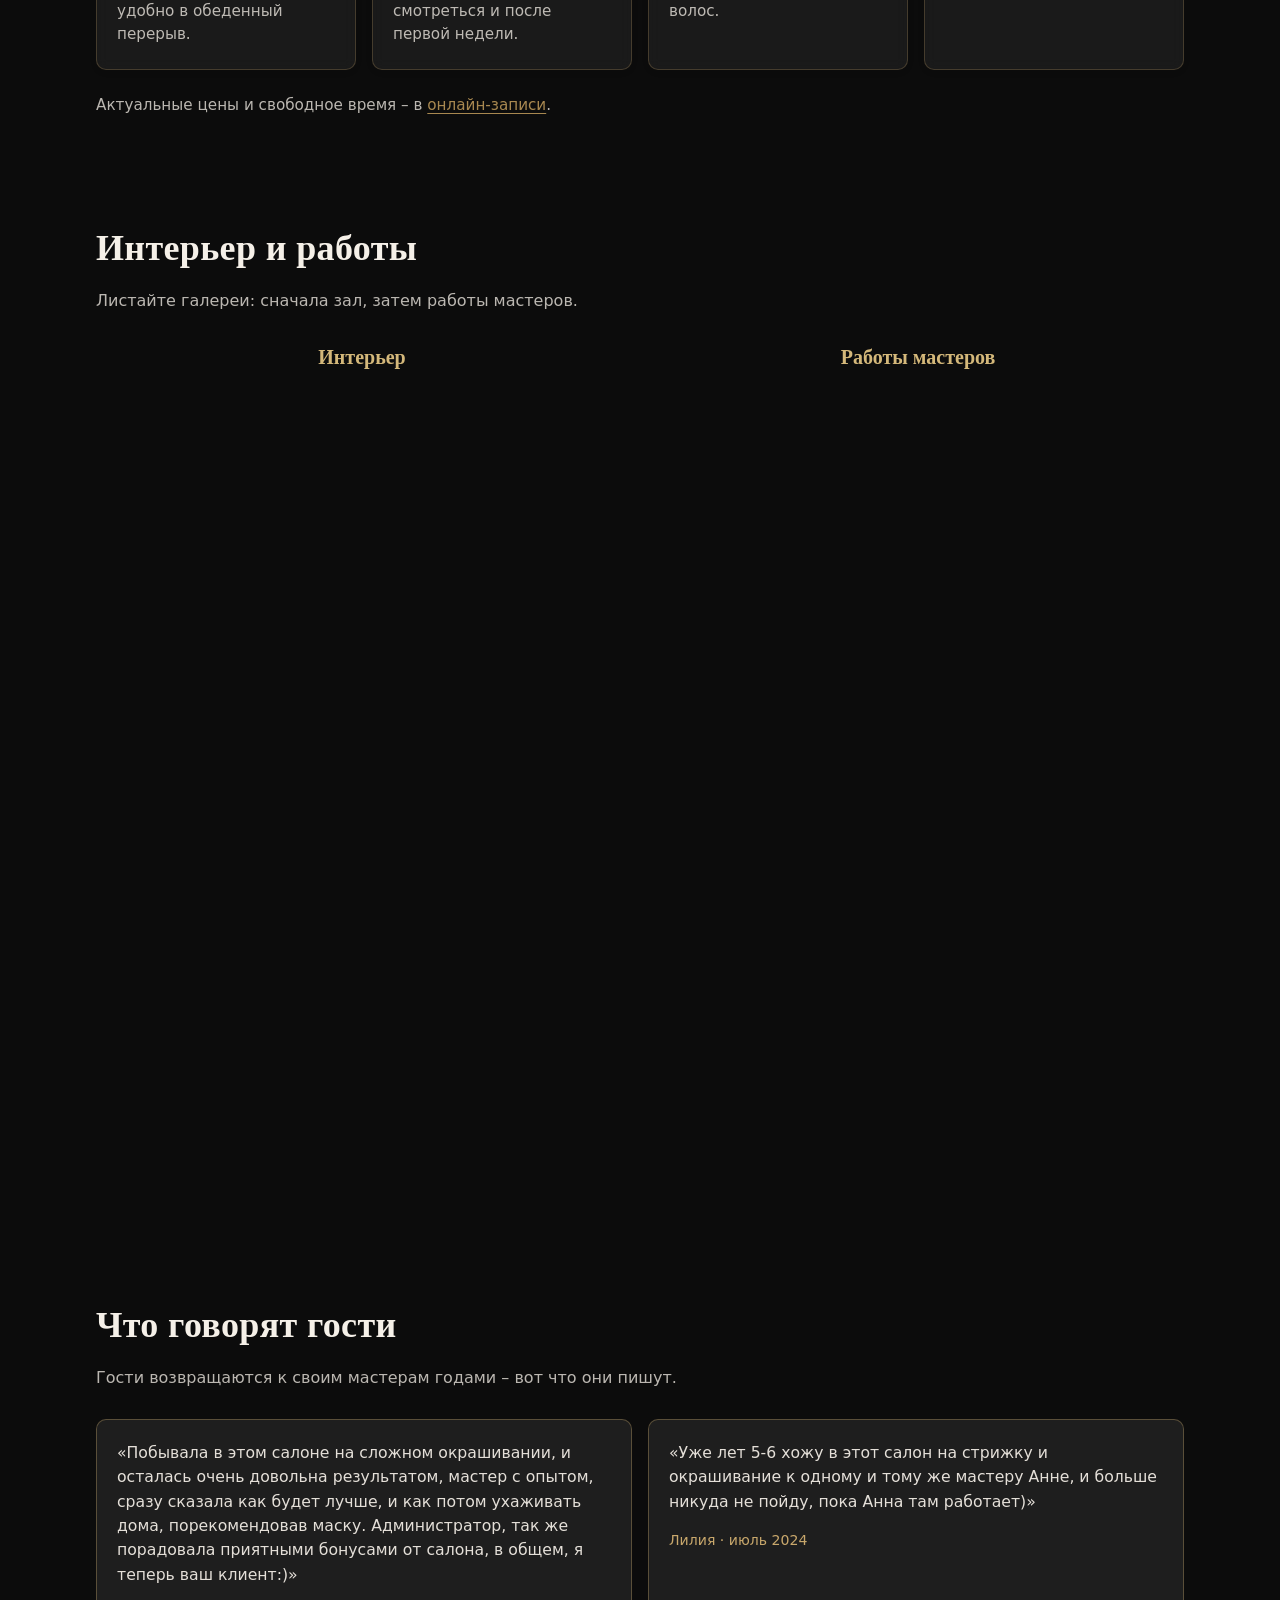
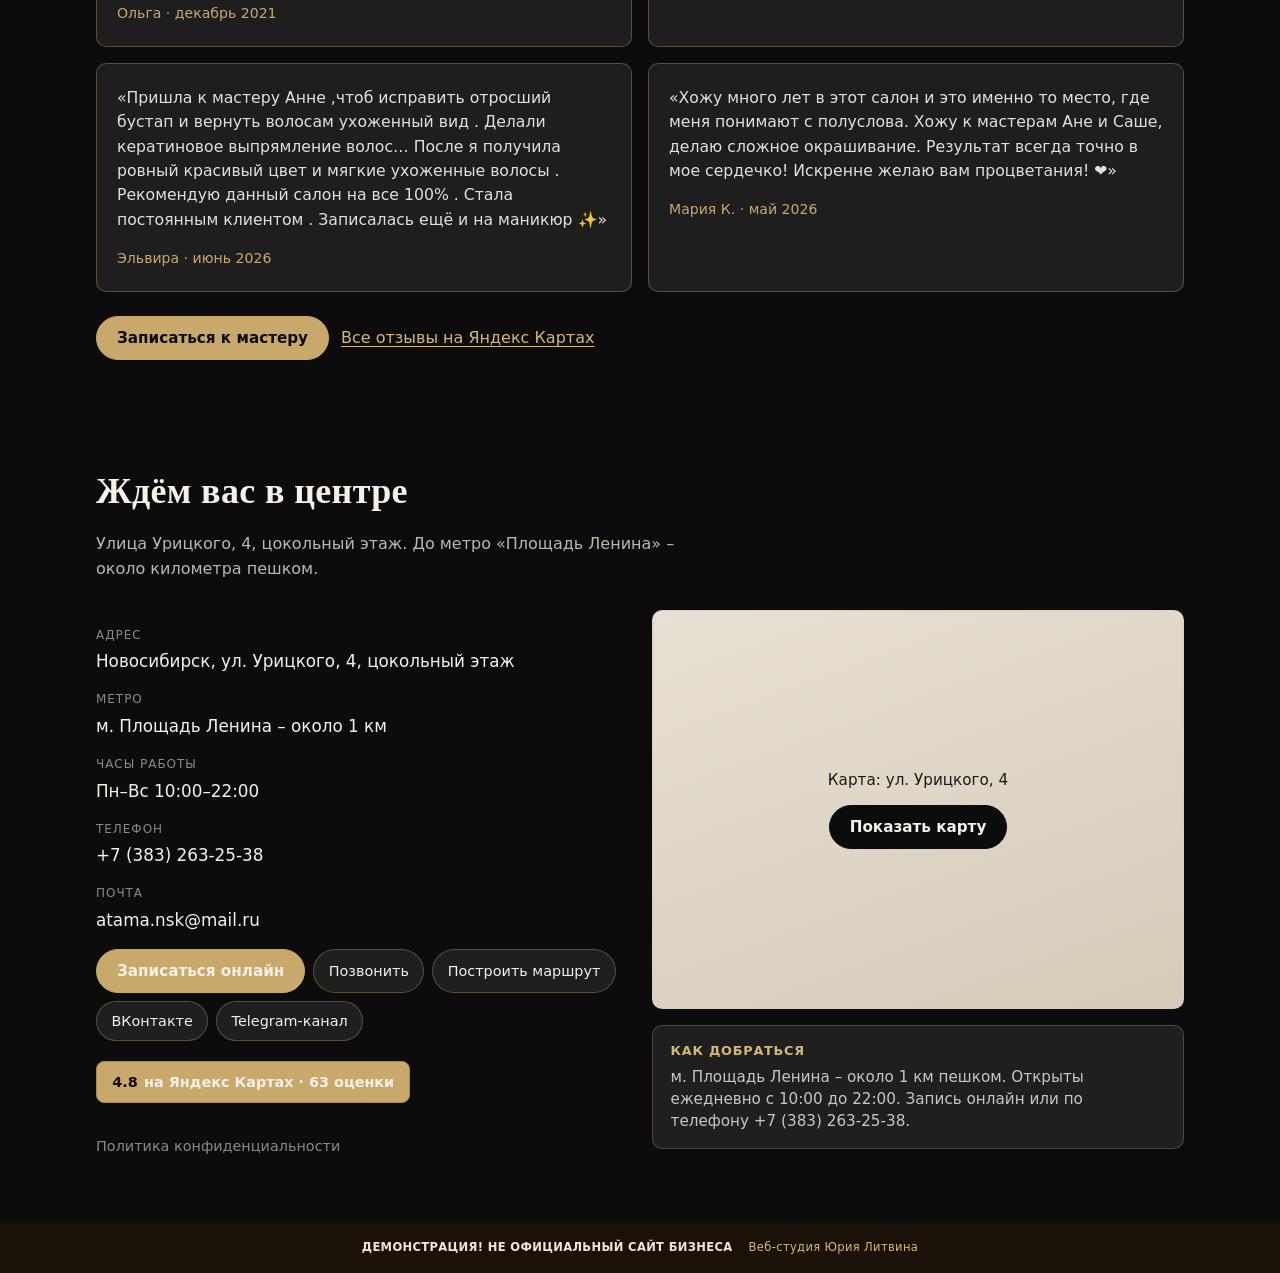
==== commit 50c92ebf: "Demo site" ====
--- a/v2/index.html
+++ b/v2/index.html
@@ -13,6 +13,8 @@
 <link rel="stylesheet" href="../css/fonts.css">
 <link rel="stylesheet" href="../css/styles.css">
 <link rel="stylesheet" href="css/styles.css">
+<script>document.documentElement.classList.add("js");</script>
+<noscript><style>.v2-reveal{clip-path:none!important;border-radius:12px}</style></noscript>
 </head>
 <body class="v2">
 <div class="v2-page-bg" aria-hidden="true"></div>
@@ -69,20 +71,26 @@
 
   <section class="section" id="about" aria-labelledby="about-title">
     <div class="wrap about-grid">
-      <div>
+      <div class="about-copy">
         <h2 class="section__title" id="about-title">О салоне</h2>
         <p>ATAMA – светлый и просторный салон на Урицкого, где вас понимают с полуслова. Мастер сразу подскажет, какой цвет и форма подойдут, а после процедуры расскажет, как ухаживать за волосами дома. Многие гости ходят к одному мастеру по пять-шесть лет и записываются заодно на маникюр. Пока идёт процедура, администратор предложит чай или кофе.</p>
         <ul class="about-points">
-          <li>Топ-мастера по сложному окрашиванию</li>
+          <li>Опытные мастера по сложному окрашиванию</li>
           <li>Советы по домашнему уходу после визита</li>
           <li>Светлый, просторный салон в центре</li>
           <li>Подарочные сертификаты для близких</li>
         </ul>
-      </div>
-      <div>
-        <figure class="v2-reveal" style="margin:0;overflow:hidden;aspect-ratio:3/4;background:#161616">
+        <p style="margin-top:auto;padding-top:1.5rem">
+          <a class="btn btn--accent" href="https://dikidi.net/1478588" target="_blank" rel="noopener noreferrer">Записаться онлайн</a>
+        </p>
+      </div>
+      <div class="about-aside">
+        <figure class="v2-reveal">
           <img src="../images/interior-03.webp" width="721" height="1280" alt="Ресепшен ATAMA с золотой вывеской" loading="lazy">
         </figure>
+        <figure class="v2-reveal">
+          <img src="../images/interior-01.webp" width="721" height="1280" alt="Рабочая станция для укладки волос" loading="lazy">
+        </figure>
       </div>
     </div>
   </section>
@@ -101,7 +109,7 @@
         </article>
         <article class="service-card">
           <h3>Уход и выпрямление</h3>
-          <p>Кератин, ботокс для волос и восстанавливающие процедуры – для гладких, мягких и ухоженных волос.</p>
+          <p>Кератин, так называемый „ботокс для волос“ и восстанавливающие процедуры – для гладких, мягких и ухоженных волос.</p>
         </article>
         <article class="service-card">
           <h3>Ногти и брови</h3>
@@ -117,6 +125,7 @@
       <h2 class="section__title" id="gallery-title">Интерьер и работы</h2>
       <p class="section__lead">Листайте галереи: сначала зал, затем работы мастеров.</p>
 
+      <div class="gallery-duo">
       <div class="carousel-block">
         <h3>Интерьер</h3>
         <div class="carousel v2-reveal" tabindex="0" aria-roledescription="карусель" aria-label="Интерьер салона">
@@ -166,6 +175,7 @@
           </div>
         </div>
       </div>
+      </div>
     </div>
   </section>
 
@@ -176,19 +186,19 @@
       <div class="reviews-grid">
         <article class="review-card">
           <blockquote>«Побывала в этом салоне на сложном окрашивании, и осталась очень довольна результатом, мастер с опытом, сразу сказала как будет лучше, и как потом ухаживать дома, порекомендовав маску. Администратор, так же порадовала приятными бонусами от салона, в общем, я теперь ваш клиент:)»</blockquote>
-          <footer>Ольга Нестеренко · декабрь 2021</footer>
+          <footer>Ольга · декабрь 2021</footer>
         </article>
         <article class="review-card">
           <blockquote>«Уже лет 5-6 хожу в этот салон на стрижку и окрашивание к одному и тому же мастеру Анне, и больше никуда не пойду, пока Анна там работает)»</blockquote>
           <footer>Лилия · июль 2024</footer>
         </article>
         <article class="review-card">
-          <blockquote>«Пришла к мастеру Анне, чтоб исправить отросший бустап и вернуть волосам ухоженный вид. Делали кератиновое выпрямление волос… После я получила ровный красивый цвет и мягкие ухоженные волосы. Рекомендую данный салон на все 100%. Стала постоянным клиентом. Записалась ещё и на маникюр ✨»</blockquote>
-          <footer>Эльвира Федянина</footer>
+          <blockquote>«Пришла к мастеру Анне ,чтоб исправить отросший бустап и вернуть волосам ухоженный вид . Делали кератиновое выпрямление волос… После я получила ровный красивый цвет и мягкие ухоженные волосы . Рекомендую данный салон на все 100% . Стала постоянным клиентом . Записалась ещё и на маникюр ✨»</blockquote>
+          <footer>Эльвира · июнь 2026</footer>
         </article>
         <article class="review-card">
           <blockquote>«Хожу много лет в этот салон и это именно то место, где меня понимают с полуслова. Хожу к мастерам Ане и Саше, делаю сложное окрашивание. Результат всегда точно в мое сердечко! Искренне желаю вам процветания! ❤️»</blockquote>
-          <footer>Мария К.</footer>
+          <footer>Мария К. · май 2026</footer>
         </article>
       </div>
       <div class="reviews-more">
@@ -211,9 +221,8 @@
             <dd>м. Площадь Ленина – около 1 км</dd>
             <dt>Часы работы</dt>
             <dd>Пн–Вс 10:00–22:00</dd>
-            <dt>Телефоны</dt>
+            <dt>Телефон</dt>
             <dd><a href="tel:+73832632538">+7 (383) 263-25-38</a></dd>
-            <dd><a href="tel:+79231554020">+7 (923) 155-40-20</a></dd>
             <dt>Почта</dt>
             <dd><a href="mailto:atama.nsk@mail.ru">atama.nsk@mail.ru</a></dd>
           </dl>
@@ -222,7 +231,7 @@
             <a class="chip" href="tel:+73832632538">Позвонить</a>
             <a class="chip" href="https://yandex.ru/maps/?text=%D0%9D%D0%BE%D0%B2%D0%BE%D1%81%D0%B8%D0%B1%D0%B8%D1%80%D1%81%D0%BA%2C%20%D1%83%D0%BB.%20%D0%A3%D1%80%D0%B8%D1%86%D0%BA%D0%BE%D0%B3%D0%BE%2C%204" target="_blank" rel="noopener noreferrer">Построить маршрут</a>
             <a class="chip" href="https://vk.com/atama_nsk" target="_blank" rel="noopener noreferrer">ВКонтакте</a>
-            <a class="chip" href="https://t.me/atamabeauty" target="_blank" rel="noopener noreferrer">Telegram</a>
+            <a class="chip" href="https://t.me/atamabeauty" target="_blank" rel="noopener noreferrer">Telegram-канал</a>
           </div>
           <a class="rating-badge" href="https://yandex.com/maps/org/atama/29453700725/reviews/" target="_blank" rel="noopener noreferrer">
             <strong>4.8</strong> на Яндекс Картах · 63 оценки
@@ -239,6 +248,10 @@
               </button>
             </div>
           </div>
+          <div class="map-aside-note">
+            <strong>Как добраться</strong>
+            м. Площадь Ленина – около 1 км пешком. Открыты ежедневно с 10:00 до 22:00. Запись онлайн или по телефону +7 (383) 263-25-38.
+          </div>
         </div>
       </div>
     </div>
--- a/css/styles.css
+++ b/css/styles.css
@@ -29,6 +29,12 @@
 html {
   scroll-behavior: smooth;
   -webkit-text-size-adjust: 100%;
+  scroll-padding-top: calc(var(--demo-h) + var(--header-h) + 16px);
+}
+
+.section[id],
+.v2-hero[id] {
+  scroll-margin-top: calc(var(--demo-h) + var(--header-h) + 16px);
 }
 
 body {
@@ -362,7 +368,11 @@
   position: relative;
   z-index: 1;
   width: 100%;
-  padding: 3rem 0 3.5rem;
+  max-width: var(--max);
+  margin-left: auto;
+  margin-right: auto;
+  padding: 3rem 1rem 3.5rem;
+  box-sizing: border-box;
 }
 
 .hero__eyebrow {
@@ -412,6 +422,40 @@
 .about-grid {
   display: grid;
   gap: 1.75rem;
+  align-items: stretch;
+}
+
+.about-copy {
+  display: flex;
+  flex-direction: column;
+}
+
+.about-aside {
+  display: grid;
+  gap: 0.65rem;
+  grid-template-rows: 1fr 1fr;
+}
+
+.about-aside figure {
+  margin: 0;
+  border-radius: 10px;
+  overflow: hidden;
+  background: #161616;
+  min-height: 0;
+  aspect-ratio: 4 / 3;
+}
+
+.about-aside img {
+  width: 100%;
+  height: 100%;
+  object-fit: cover;
+}
+
+@media (min-width: 768px) {
+  .about-aside figure {
+    aspect-ratio: auto;
+    height: 100%;
+  }
 }
 
 .about-points {
@@ -584,18 +628,45 @@
   align-items: center;
   gap: 0.4rem;
   margin-top: 1.25rem;
-  padding: 0.5rem 0.85rem;
-  background: var(--black);
-  color: var(--cream);
+  padding: 0.55rem 0.95rem;
+  background: var(--gold);
+  color: var(--black);
   border-radius: 8px;
   font-size: 0.9rem;
+  font-weight: 600;
   text-decoration: none;
-}
-
-.rating-badge strong { color: var(--gold); }
+  border: 1px solid var(--gold-dim);
+}
+
+.rating-badge:hover { color: var(--black); background: var(--gold-bright); }
+
+.rating-badge strong { color: var(--black); font-weight: 800; }
 
 .map-col {
   position: relative;
+  display: flex;
+  flex-direction: column;
+  gap: 1rem;
+}
+
+.map-aside-note {
+  margin: 0;
+  padding: 1rem 1.1rem;
+  background: var(--white);
+  border: 1px solid rgba(0,0,0,0.08);
+  border-radius: var(--radius);
+  font-size: 0.95rem;
+  color: var(--text-muted);
+  line-height: 1.45;
+}
+
+.map-aside-note strong {
+  display: block;
+  color: var(--text);
+  margin-bottom: 0.35rem;
+  font-size: 0.8rem;
+  letter-spacing: 0.06em;
+  text-transform: uppercase;
 }
 
 .map-frame {
@@ -704,8 +775,12 @@
   .hero__bg { display: block; }
 
   .about-grid {
-    grid-template-columns: 1.2fr 1fr;
-    align-items: start;
+    grid-template-columns: 1fr 1fr;
+    align-items: stretch;
+  }
+
+  .about-aside {
+    min-height: 520px;
   }
 
   .services-grid {
--- a/v2/css/styles.css
+++ b/v2/css/styles.css
@@ -72,11 +72,14 @@
   top: 42%;
   transform: translate(-50%, -50%);
   font-family: var(--font-display);
-  font-size: clamp(4.5rem, 22vw, 14rem);
+  font-size: clamp(3.25rem, 18vw, 14rem);
   font-weight: 700;
   letter-spacing: 0.04em;
   line-height: 0.9;
   margin: 0;
+  max-width: 96vw;
+  overflow: hidden;
+  text-align: center;
   color: transparent;
   background: linear-gradient(180deg, rgba(245,240,232,0.55), rgba(201,168,108,0.35));
   -webkit-background-clip: text;
@@ -124,19 +127,55 @@
   text-shadow: 0 2px 12px rgba(0,0,0,0.5);
 }
 
-/* Circle reveal on section images */
+/* Circle reveal: only when JS marked html.js; otherwise images stay visible */
 .v2-reveal {
+  border-radius: 12px;
+  overflow: hidden;
+}
+
+html.js .v2-reveal:not(.is-in):not(.is-done) {
   clip-path: circle(0% at 50% 50%);
   transition: clip-path 0.9s ease;
 }
 
-.v2-reveal.is-in {
+html.js .v2-reveal.is-in {
   clip-path: circle(75% at 50% 50%);
-}
-
+  transition: clip-path 0.9s ease;
+}
+
+html.js .v2-reveal.is-done,
 .v2-reveal.is-done {
   clip-path: none;
   border-radius: 12px;
+}
+
+.gallery-duo {
+  display: grid;
+  gap: 2rem;
+}
+
+@media (min-width: 900px) {
+  .gallery-duo {
+    grid-template-columns: 1fr 1fr;
+    gap: 1.5rem;
+    align-items: start;
+  }
+  .gallery-duo .carousel {
+    max-width: none;
+  }
+}
+
+body.v2 .map-aside-note {
+  background: rgba(255,255,255,0.08);
+  border-color: rgba(201,168,108,0.3);
+  color: rgba(245,240,232,0.8);
+}
+body.v2 .map-aside-note strong { color: var(--gold-bright); }
+
+.v2-hero__inner {
+  padding-left: 1rem;
+  padding-right: 1rem;
+  box-sizing: border-box;
 }
 
 /* Carousel */
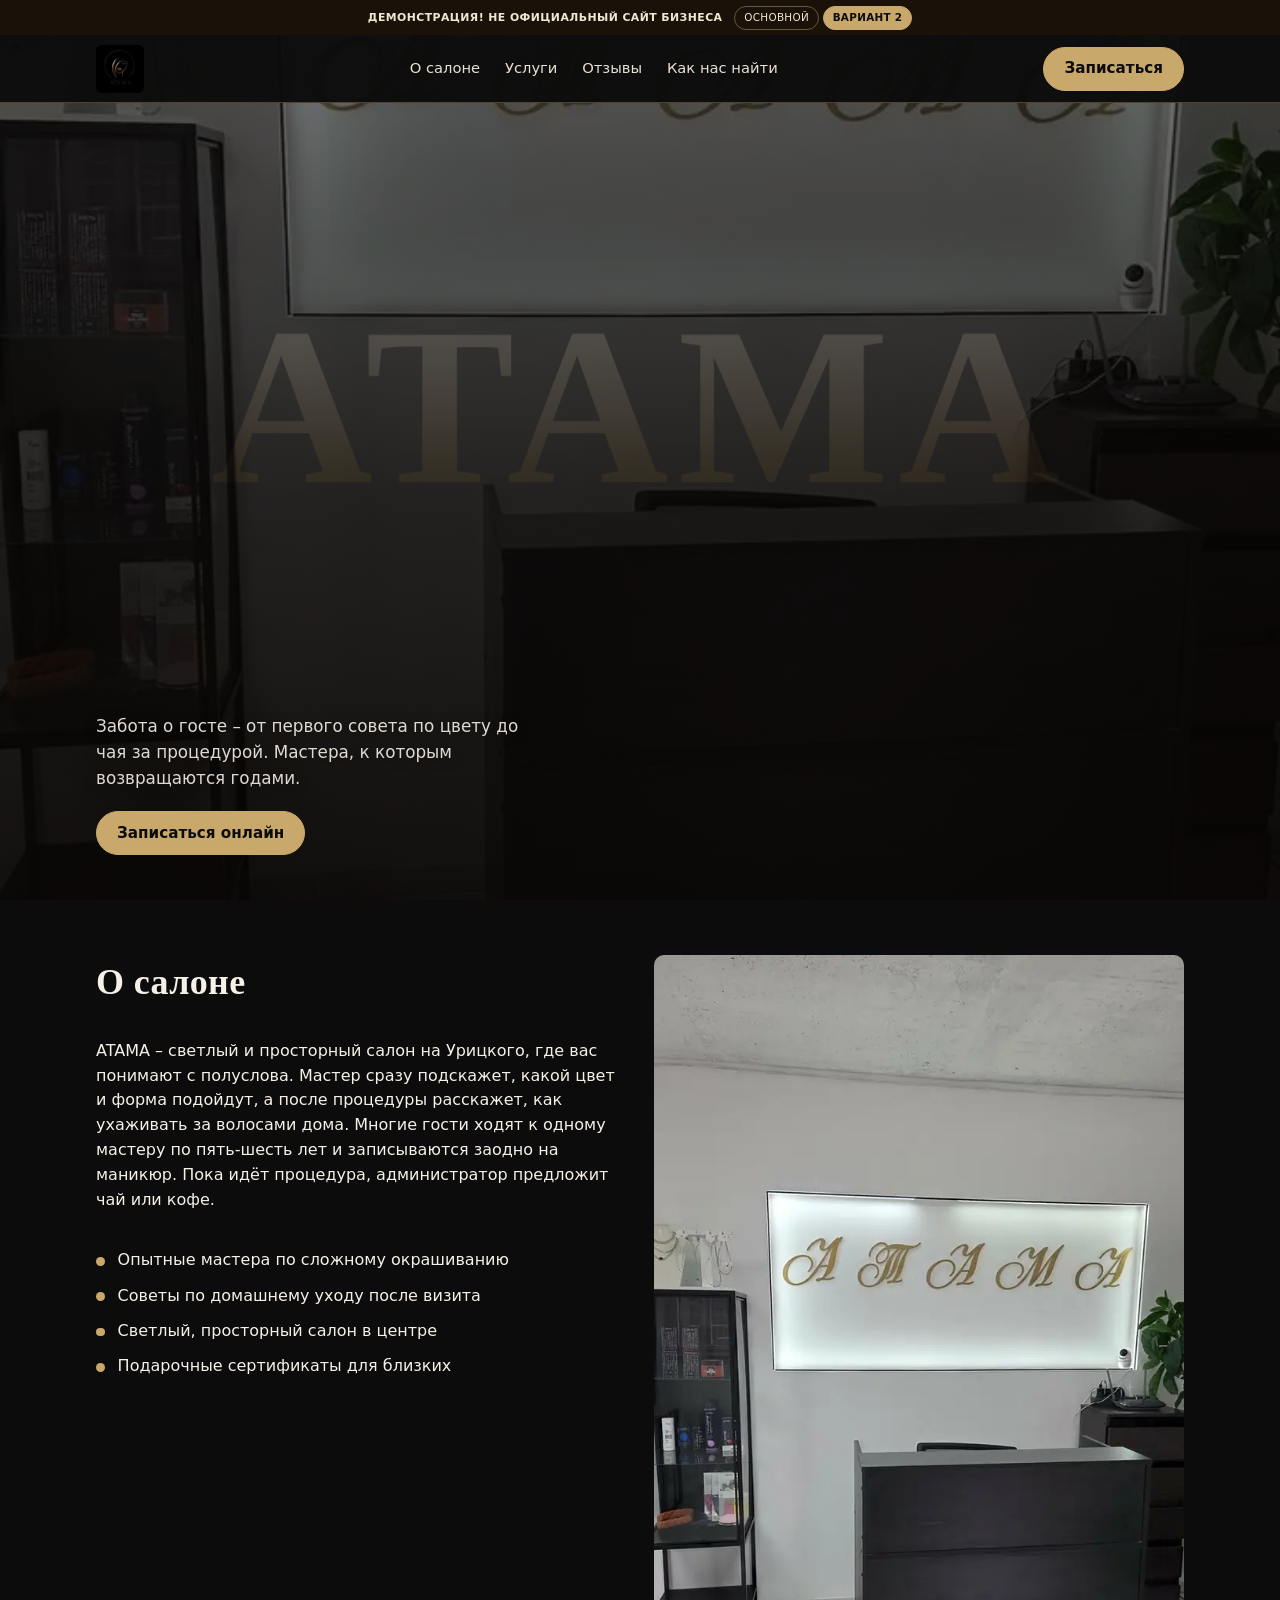
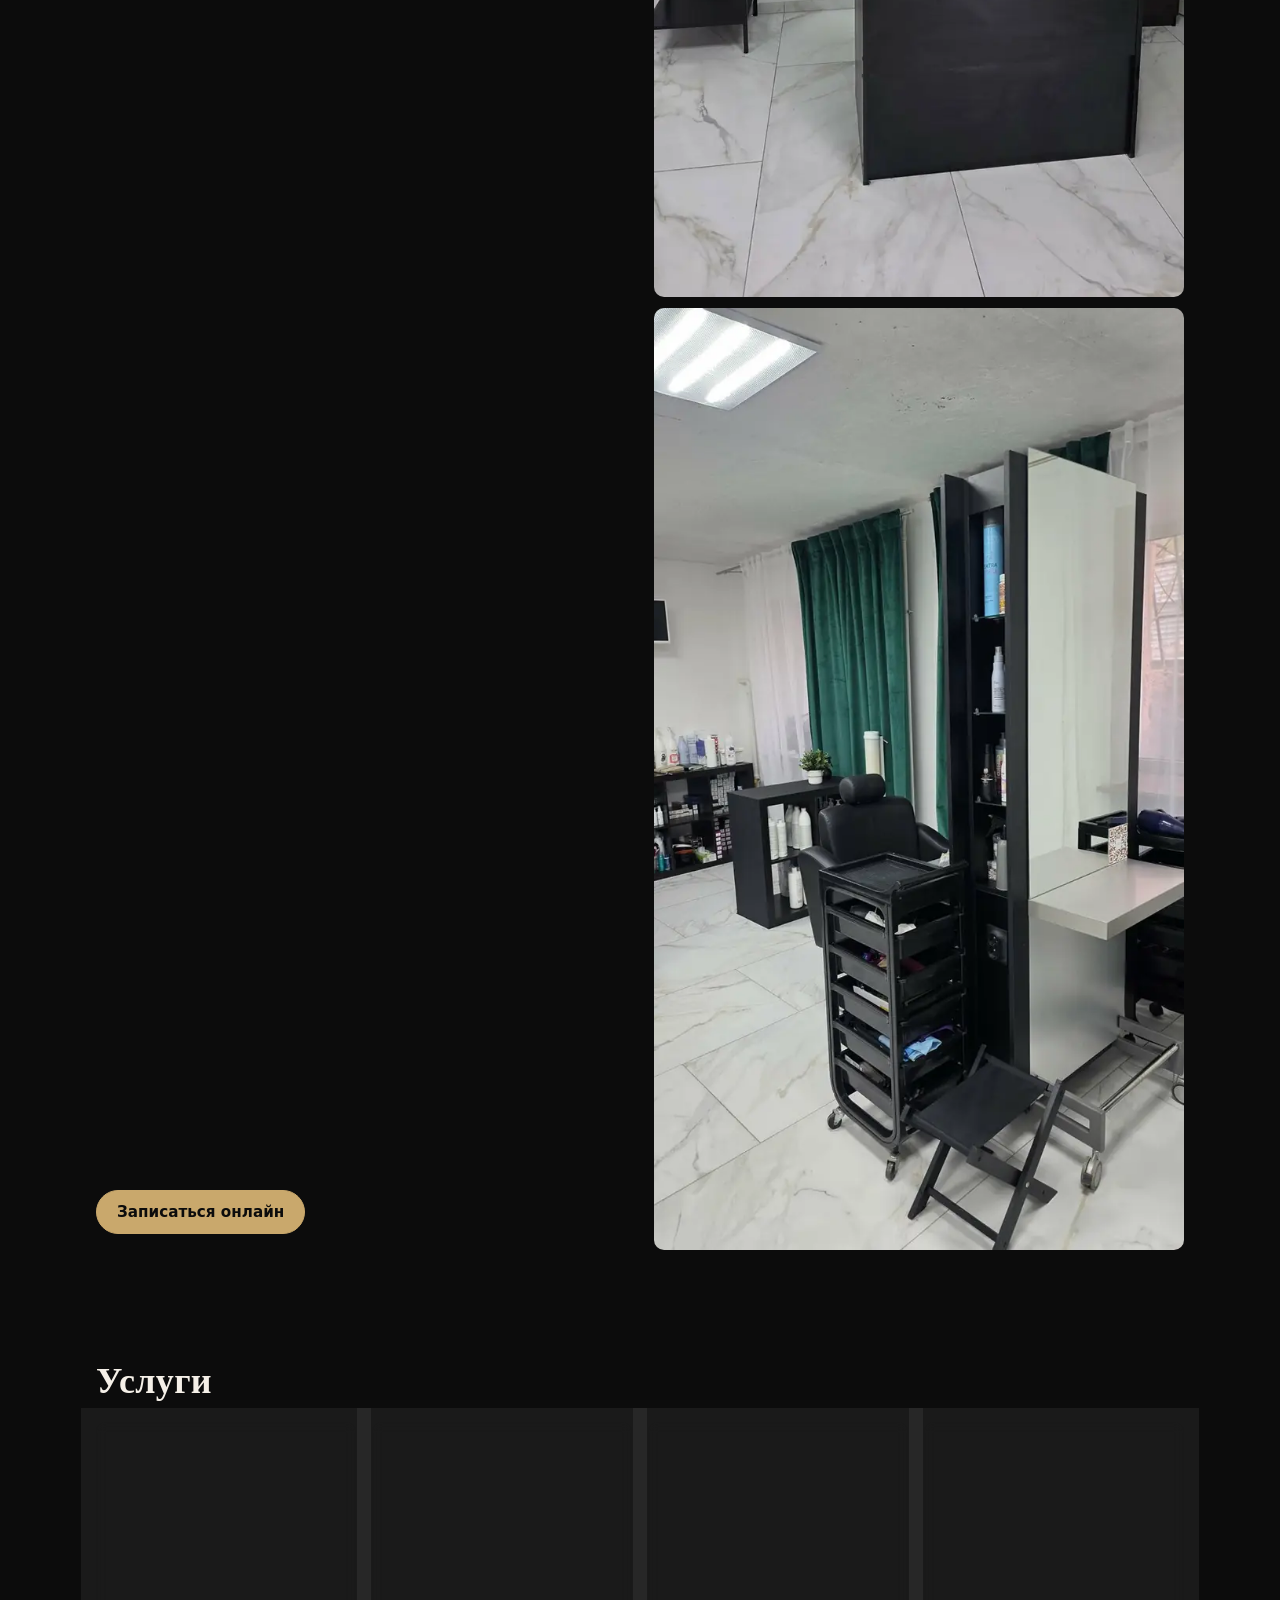
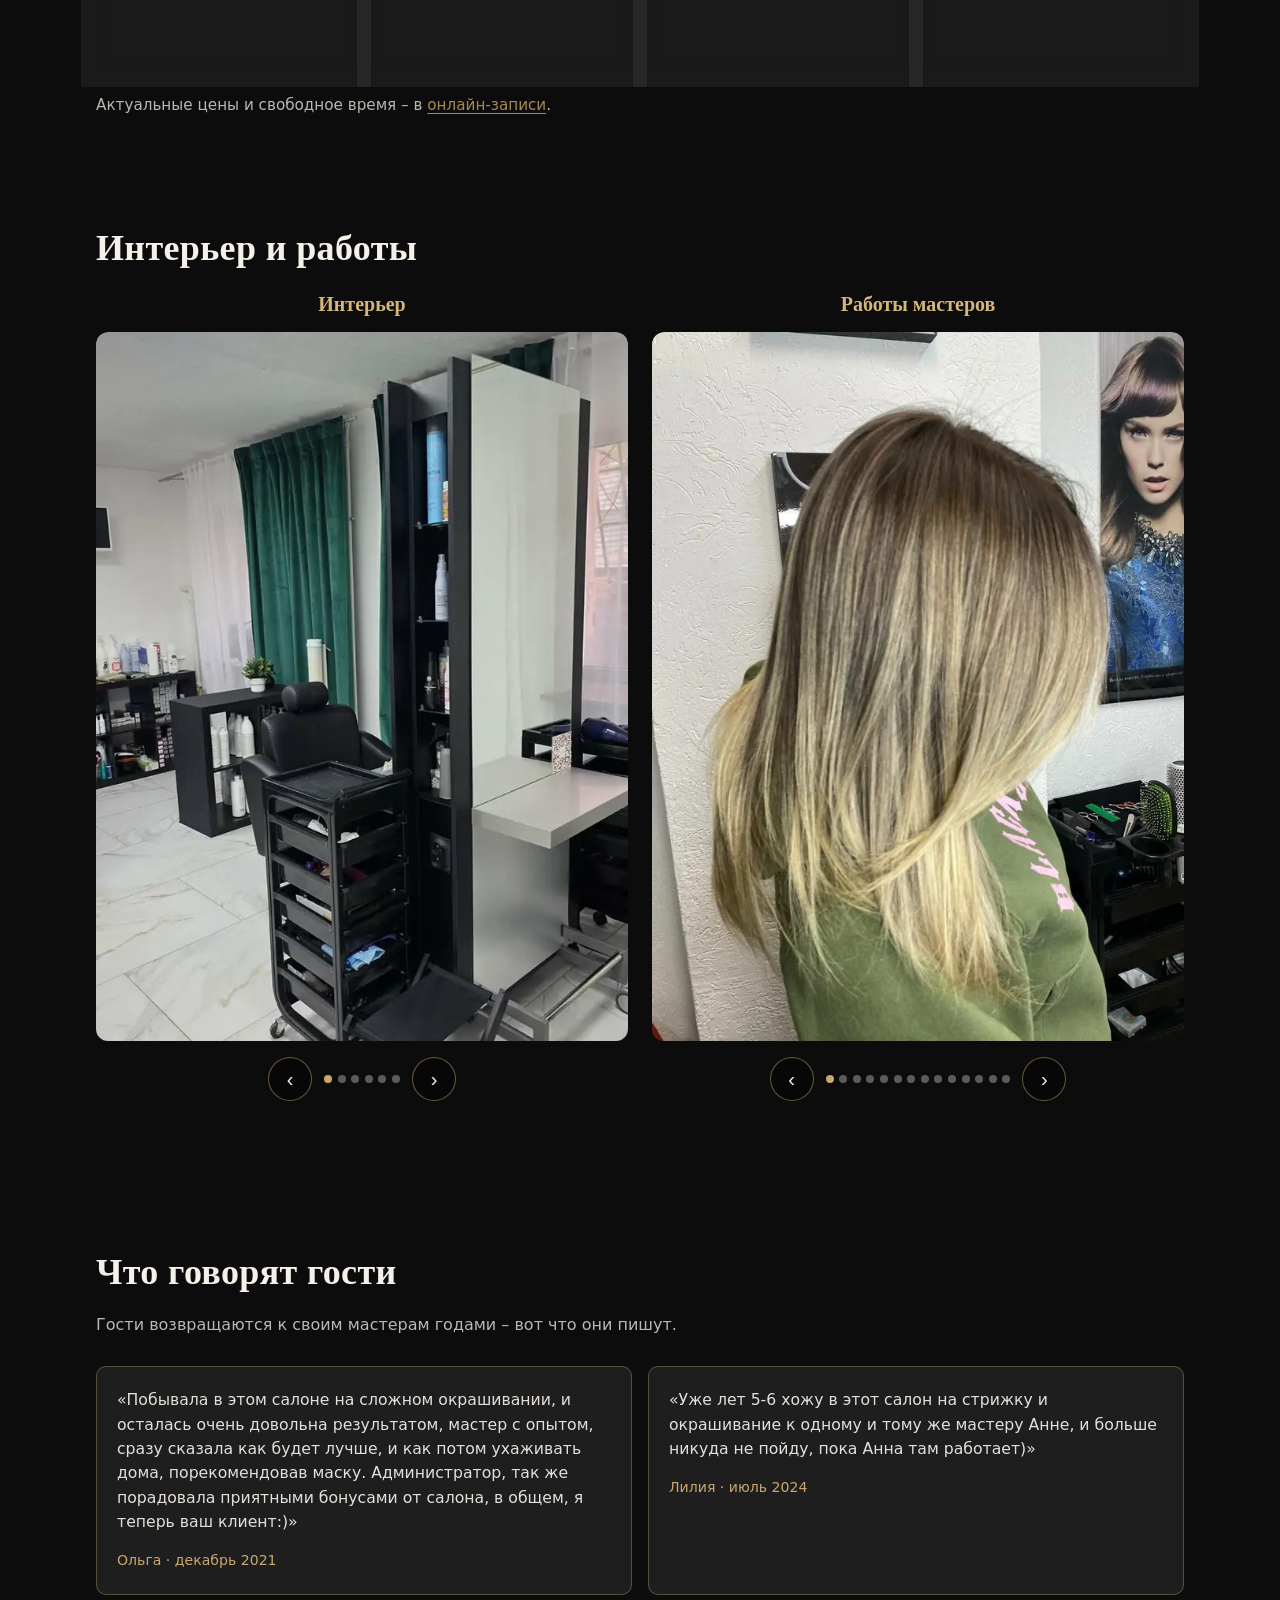
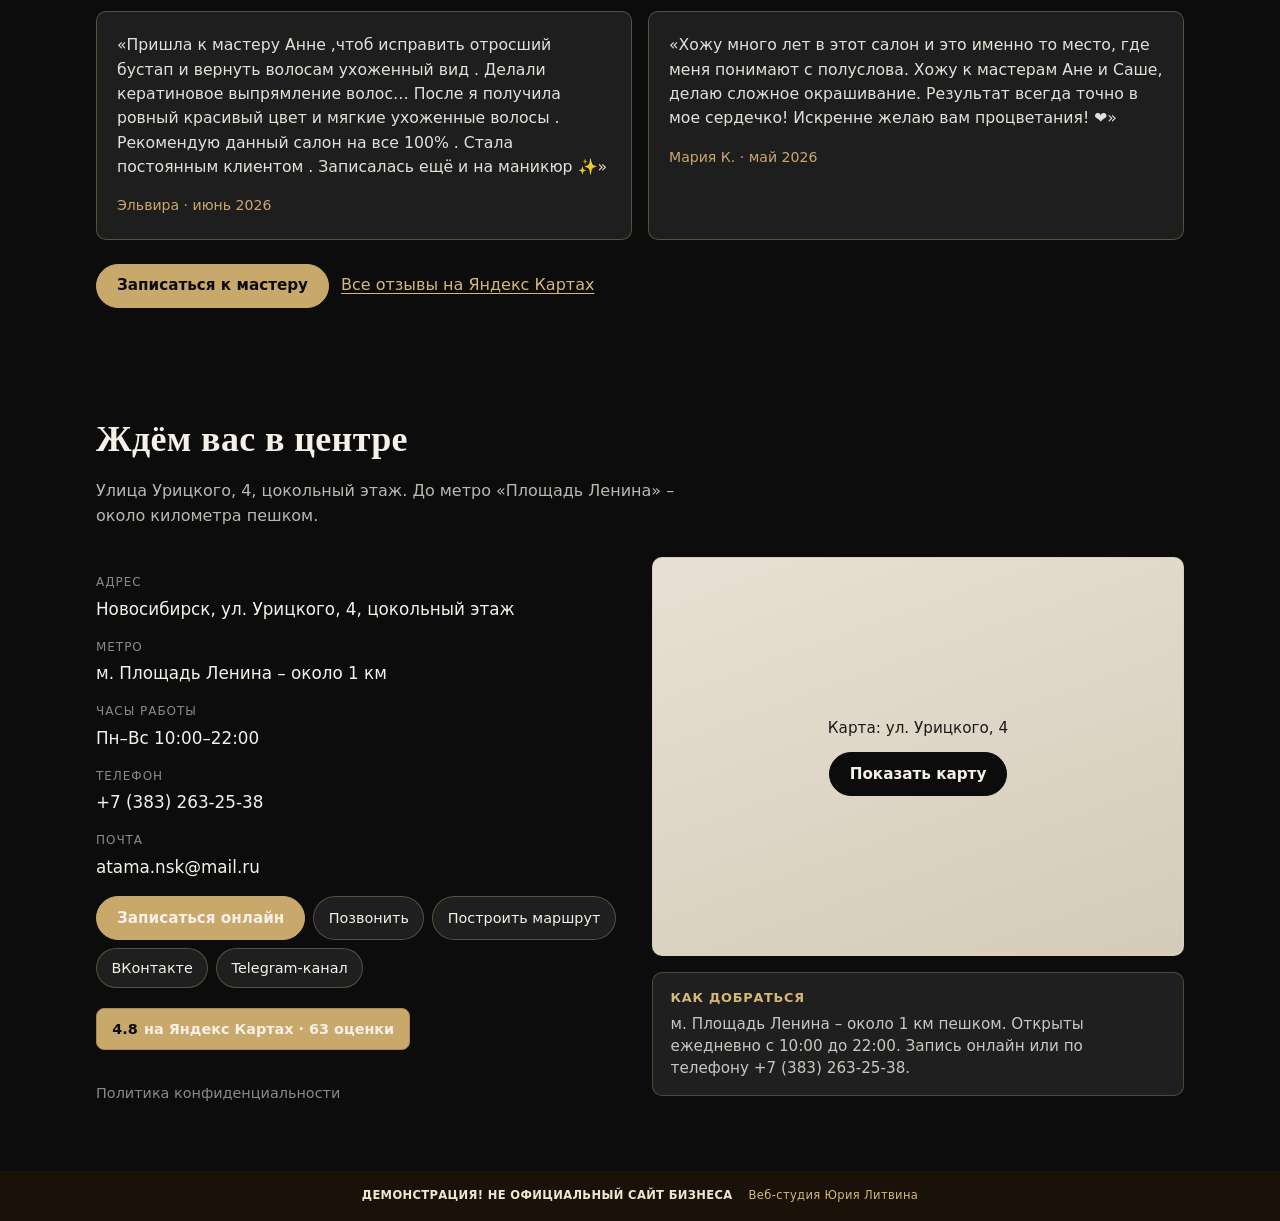
==== commit b25c07f5: "Demo site" ====
--- a/v2/index.html
+++ b/v2/index.html
@@ -123,8 +123,6 @@
   <section class="section" id="gallery" aria-labelledby="gallery-title">
     <div class="wrap">
       <h2 class="section__title" id="gallery-title">Интерьер и работы</h2>
-      <p class="section__lead">Листайте галереи: сначала зал, затем работы мастеров.</p>
-
       <div class="gallery-duo">
       <div class="carousel-block">
         <h3>Интерьер</h3>
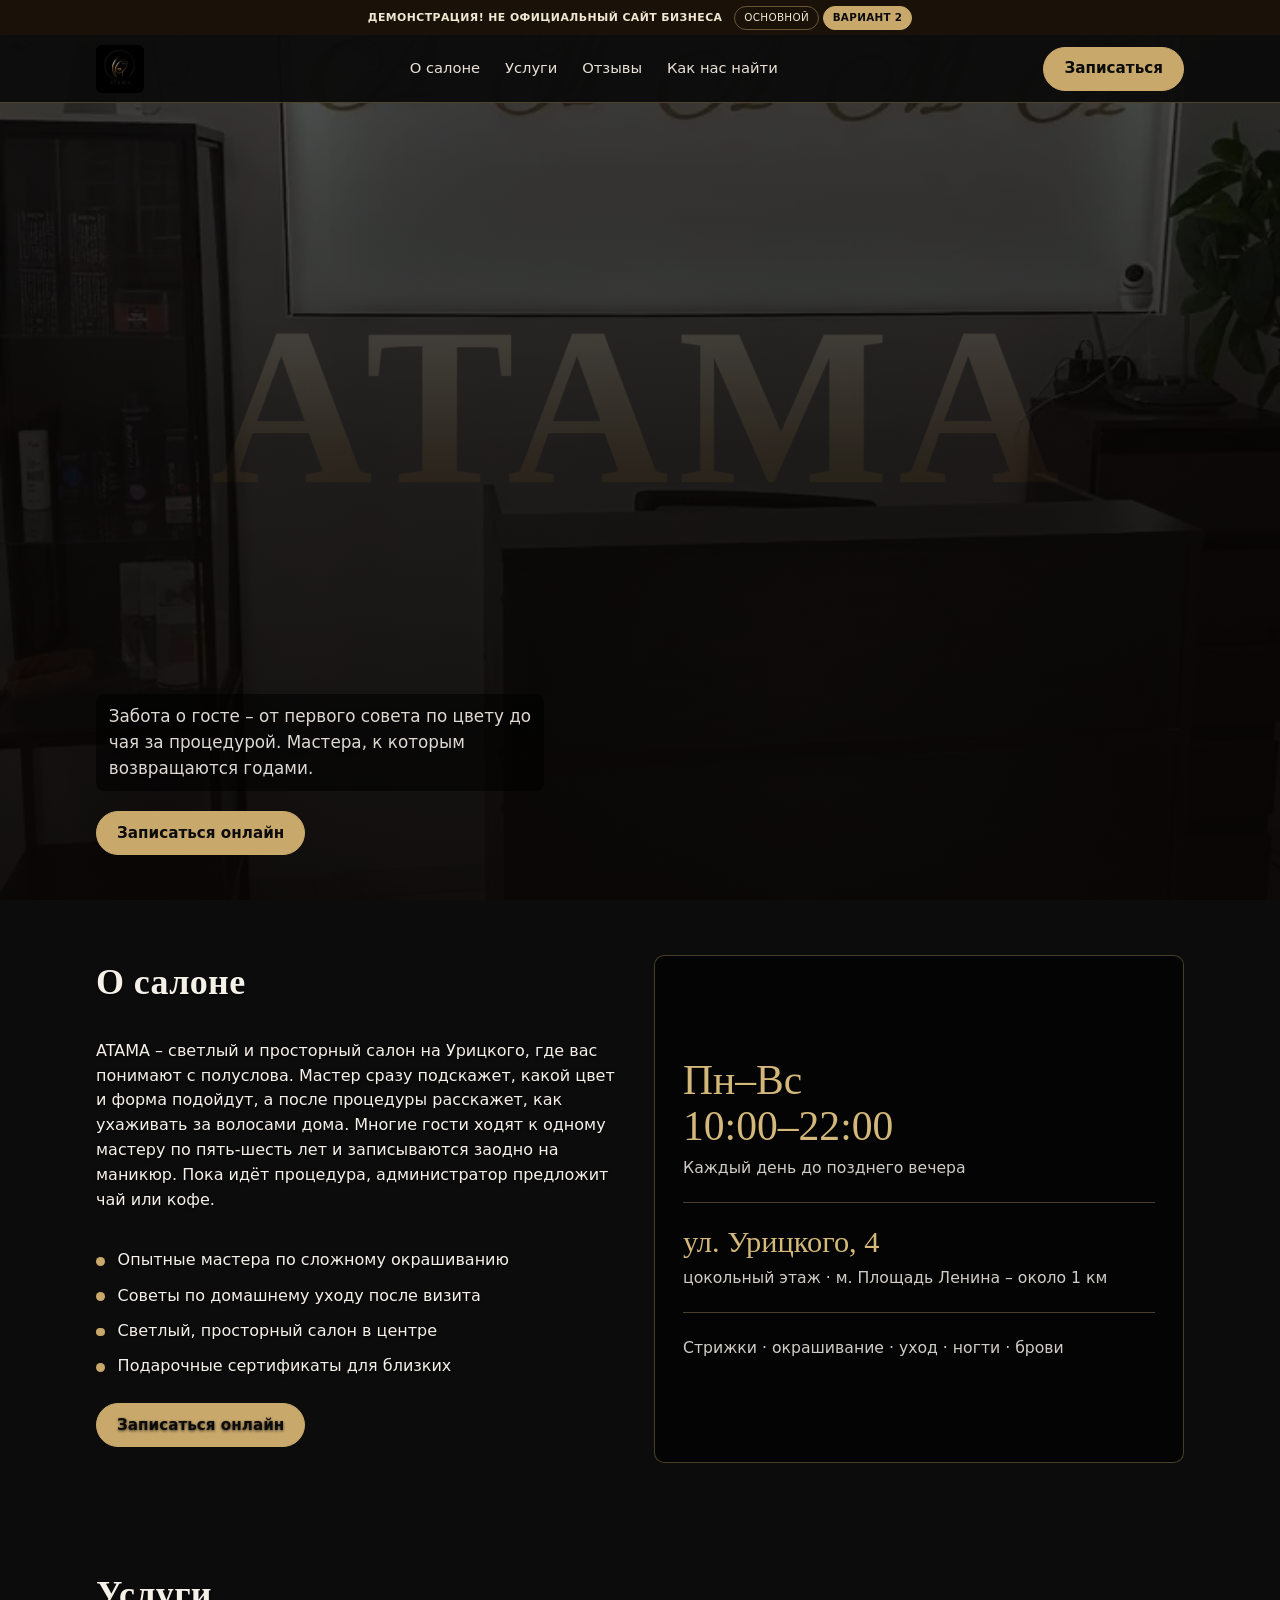
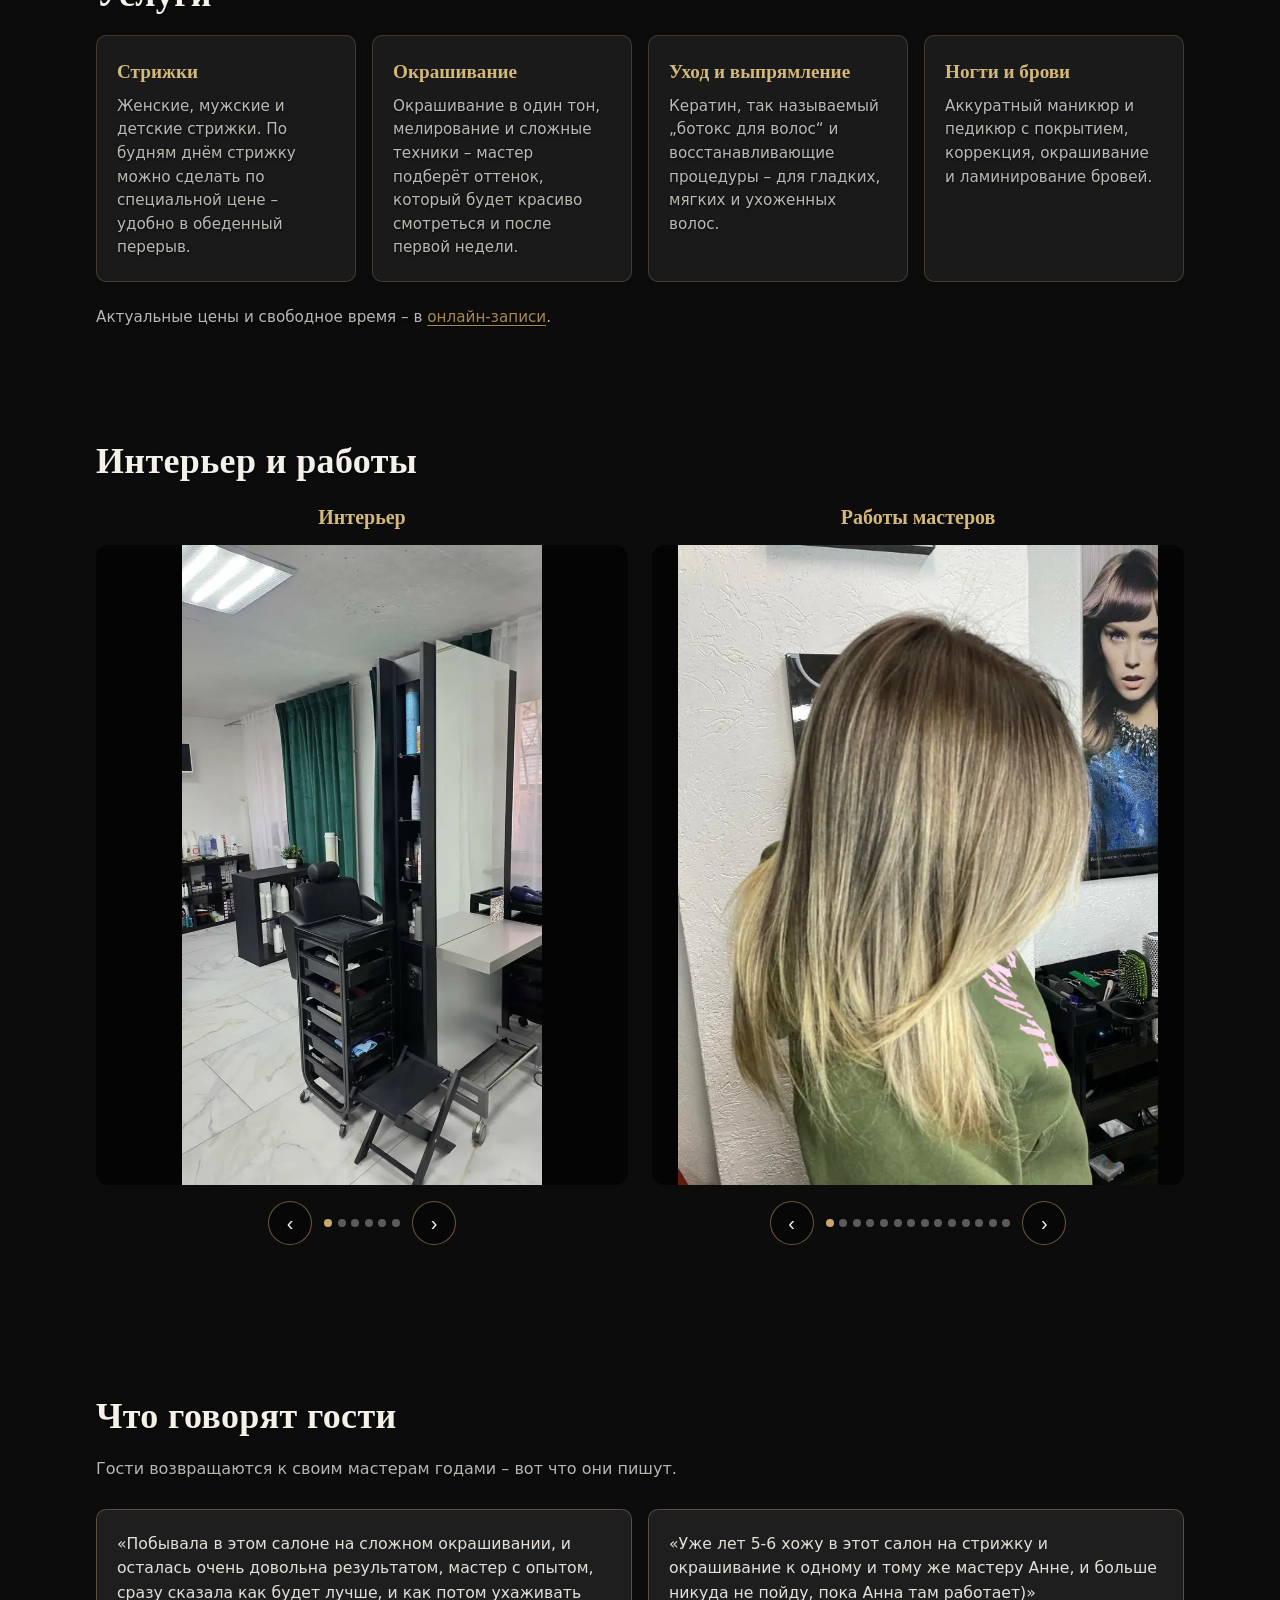
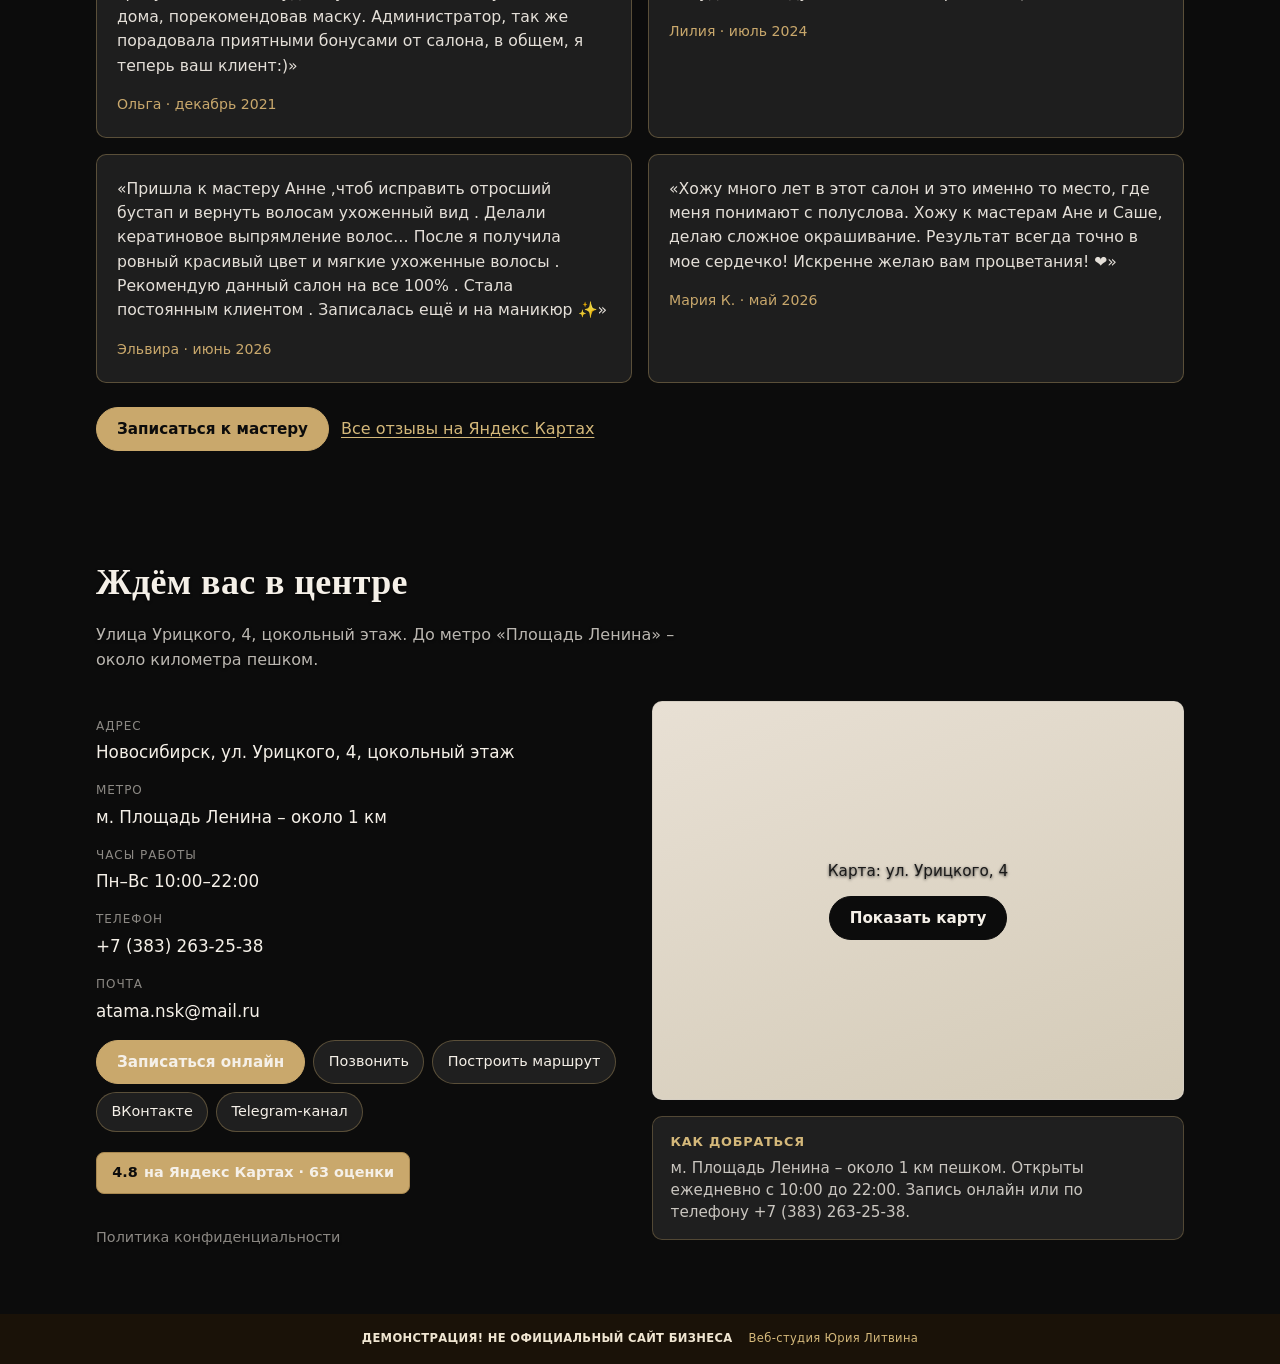
==== commit d113430a: "Demo site" ====
--- a/v2/index.html
+++ b/v2/index.html
@@ -84,13 +84,14 @@
           <a class="btn btn--accent" href="https://dikidi.net/1478588" target="_blank" rel="noopener noreferrer">Записаться онлайн</a>
         </p>
       </div>
-      <div class="about-aside">
-        <figure class="v2-reveal">
-          <img src="../images/interior-03.webp" width="721" height="1280" alt="Ресепшен ATAMA с золотой вывеской" loading="lazy">
-        </figure>
-        <figure class="v2-reveal">
-          <img src="../images/interior-01.webp" width="721" height="1280" alt="Рабочая станция для укладки волос" loading="lazy">
-        </figure>
+      <div class="about-panel">
+        <p class="about-panel__big">Пн–Вс<br>10:00–22:00</p>
+        <p class="about-panel__line">Каждый день до позднего вечера</p>
+        <hr class="about-panel__rule">
+        <p class="about-panel__big about-panel__big--sm">ул. Урицкого, 4</p>
+        <p class="about-panel__line">цокольный этаж · м. Площадь Ленина – около 1 км</p>
+        <hr class="about-panel__rule">
+        <p class="about-panel__line">Стрижки · окрашивание · уход · ногти · брови</p>
       </div>
     </div>
   </section>
--- a/css/styles.css
+++ b/css/styles.css
@@ -360,7 +360,7 @@
   content: "";
   position: absolute;
   inset: 0;
-  background: linear-gradient(90deg, rgba(8,8,8,0.88) 0%, rgba(8,8,8,0.55) 48%, rgba(8,8,8,0.35) 100%),
+  background: linear-gradient(90deg, rgba(8,8,8,0.92) 0%, rgba(8,8,8,0.78) 50%, rgba(8,8,8,0.55) 100%),
               linear-gradient(0deg, rgba(8,8,8,0.75) 0%, transparent 45%);
 }
 
@@ -827,3 +827,19 @@
     transition-duration: 0.01ms !important;
   }
 }
+
+/* About typographic panel (no photos outside gallery/hero/bg) */
+.about-panel{background:var(--black);color:var(--cream);border-radius:var(--radius);padding:2rem 1.75rem;display:flex;flex-direction:column;justify-content:center;gap:.4rem;border:1px solid var(--line)}
+.about-panel__big{font-family:var(--font-display);font-size:clamp(1.8rem,4vw,2.6rem);line-height:1.1;margin:0;color:var(--gold-bright)}
+.about-panel__big--sm{font-size:clamp(1.4rem,3vw,1.9rem)}
+.about-panel__line{margin:0;color:rgba(245,240,232,.85);font-size:.98rem}
+.about-panel__rule{border:0;border-top:1px solid var(--line);margin:1rem 0;width:100%}
+/* Galleries: whole photo inside viewport */
+.gallery-grid--interiors figure{aspect-ratio:9/16;max-height:calc(100svh - var(--demo-h) - var(--header-h) - 32px)}
+.gallery-grid--works figure{max-height:calc(100svh - var(--demo-h) - var(--header-h) - 32px)}
+/* Hero scrim stronger */
+.hero__inner h1,.hero__lead,.hero__eyebrow,.hero__promo{text-shadow:0 1px 3px rgba(0,0,0,.6)}
+@media (max-width: 480px) {
+  .demo-strip { max-height: none; row-gap: .2rem; padding: .25rem .5rem; font-size: .6rem; }
+  .demo-strip__switch a { min-height: 24px; padding: .1rem .5rem; font-size: .6rem; }
+}
--- a/v2/css/styles.css
+++ b/v2/css/styles.css
@@ -44,7 +44,7 @@
   inset: 0;
   z-index: -2;
   background: #0c0c0c center / cover no-repeat;
-  background-image: linear-gradient(180deg, rgba(8,6,4,0.35) 0%, rgba(8,6,4,0.78) 55%, rgba(8,6,4,0.92) 100%),
+  background-image: linear-gradient(180deg, rgba(8,6,4,0.55) 0%, rgba(8,6,4,0.82) 50%, rgba(8,6,4,0.93) 100%),
                     url("../../images/hero-interior.webp");
 }
 
@@ -276,3 +276,9 @@
   .v2-hero__curtain { display: none; }
   .v2-reveal { clip-path: none; border-radius: 12px; }
 }
+
+body.v2 .about-panel{background:rgba(0,0,0,.6);backdrop-filter:blur(6px)}
+body.v2 .section__title,body.v2 .section p,body.v2 .section li{text-shadow:0 1px 3px rgba(0,0,0,.7)}
+.v2-hero__line{background:rgba(0,0,0,.55);padding:.6rem .8rem;border-radius:8px}
+.carousel__viewport{aspect-ratio:auto;height:min(640px,calc(100svh - var(--demo-h) - var(--header-h) - 120px));background:rgba(0,0,0,.6)}
+.carousel__slide img{object-fit:contain}
